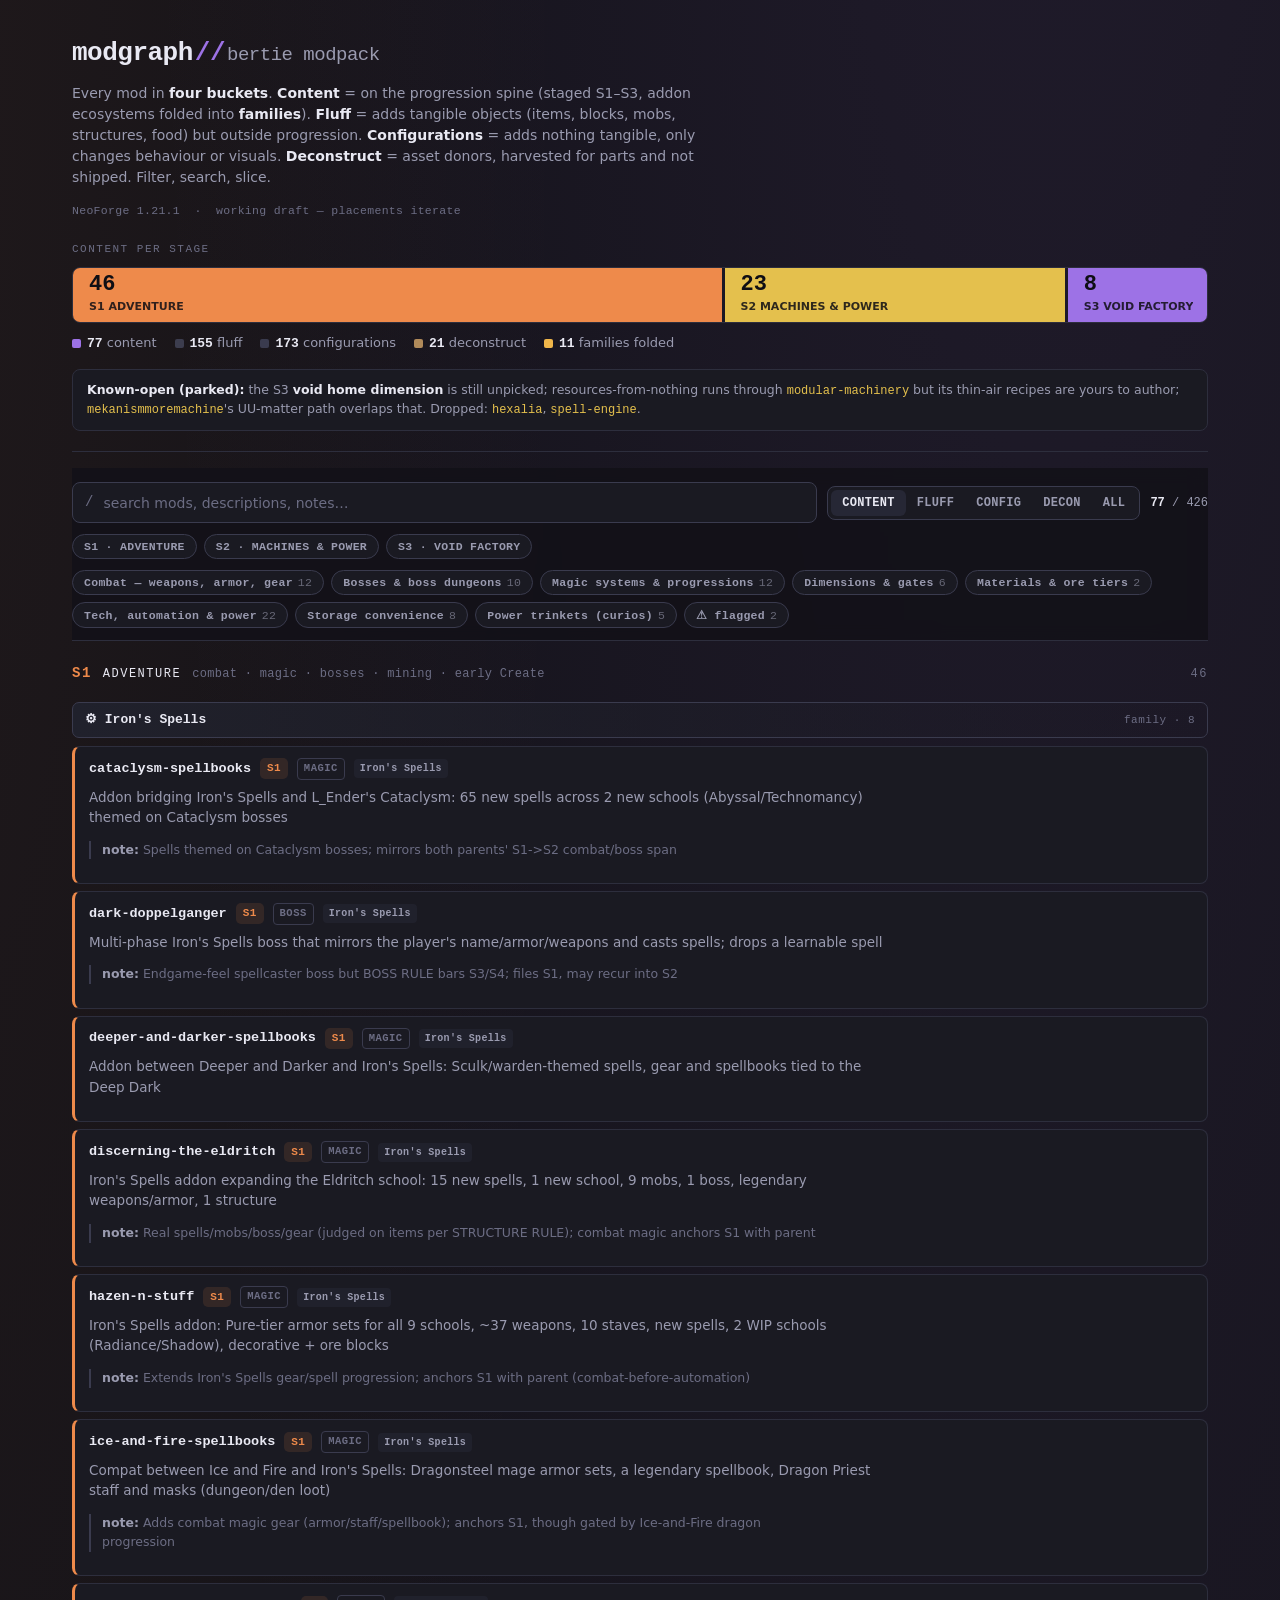
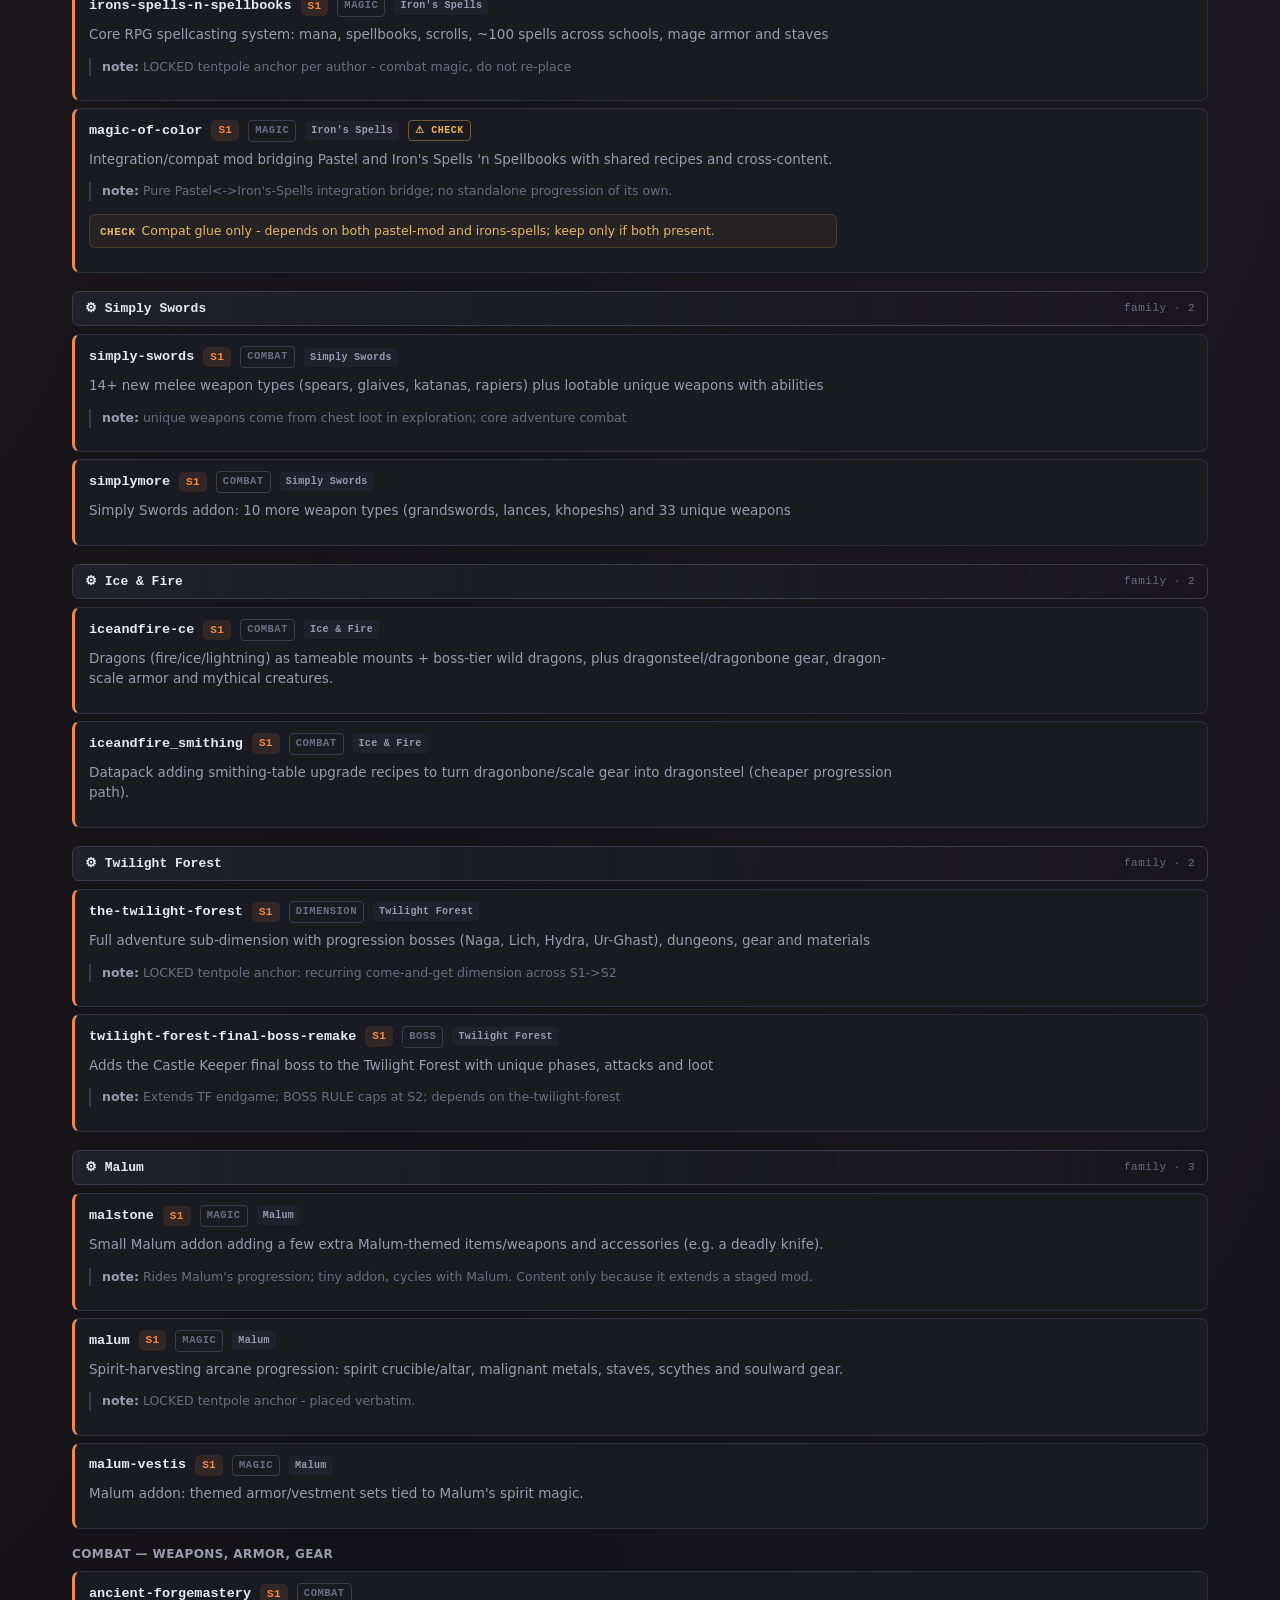
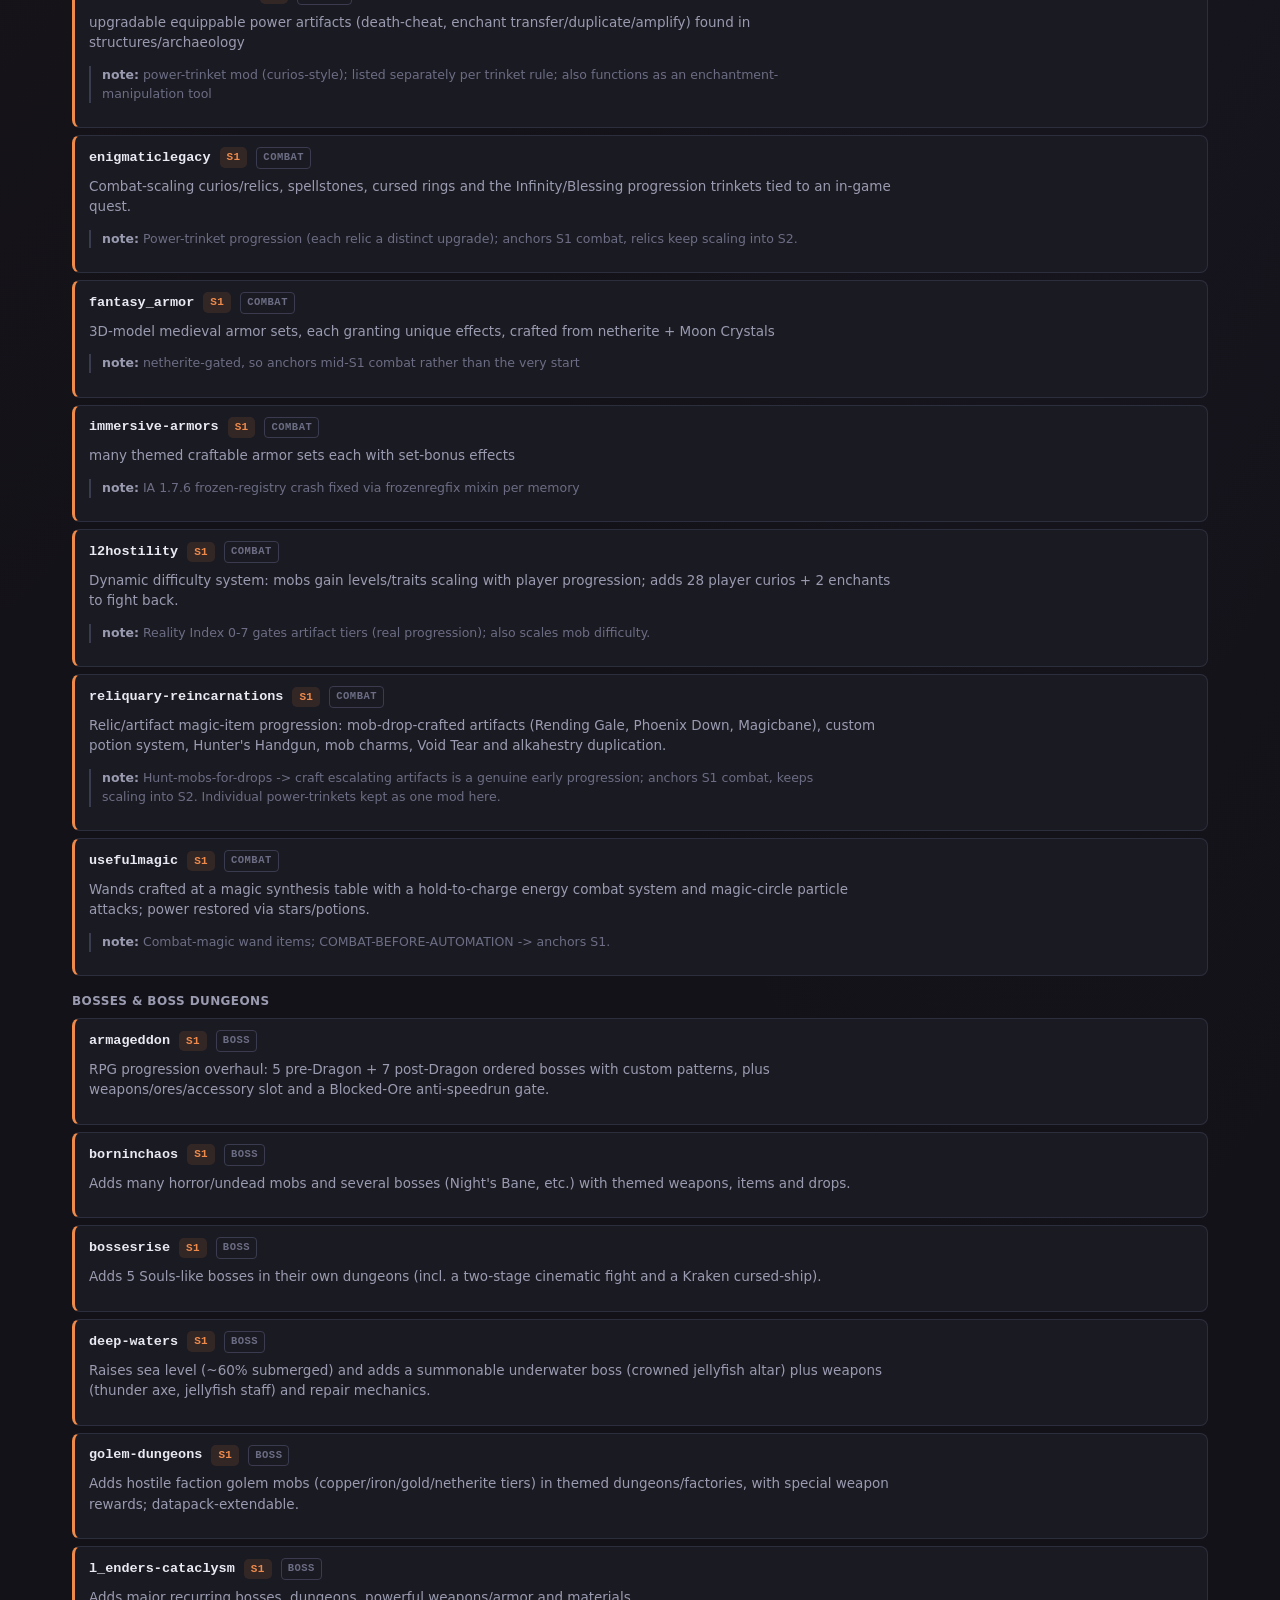
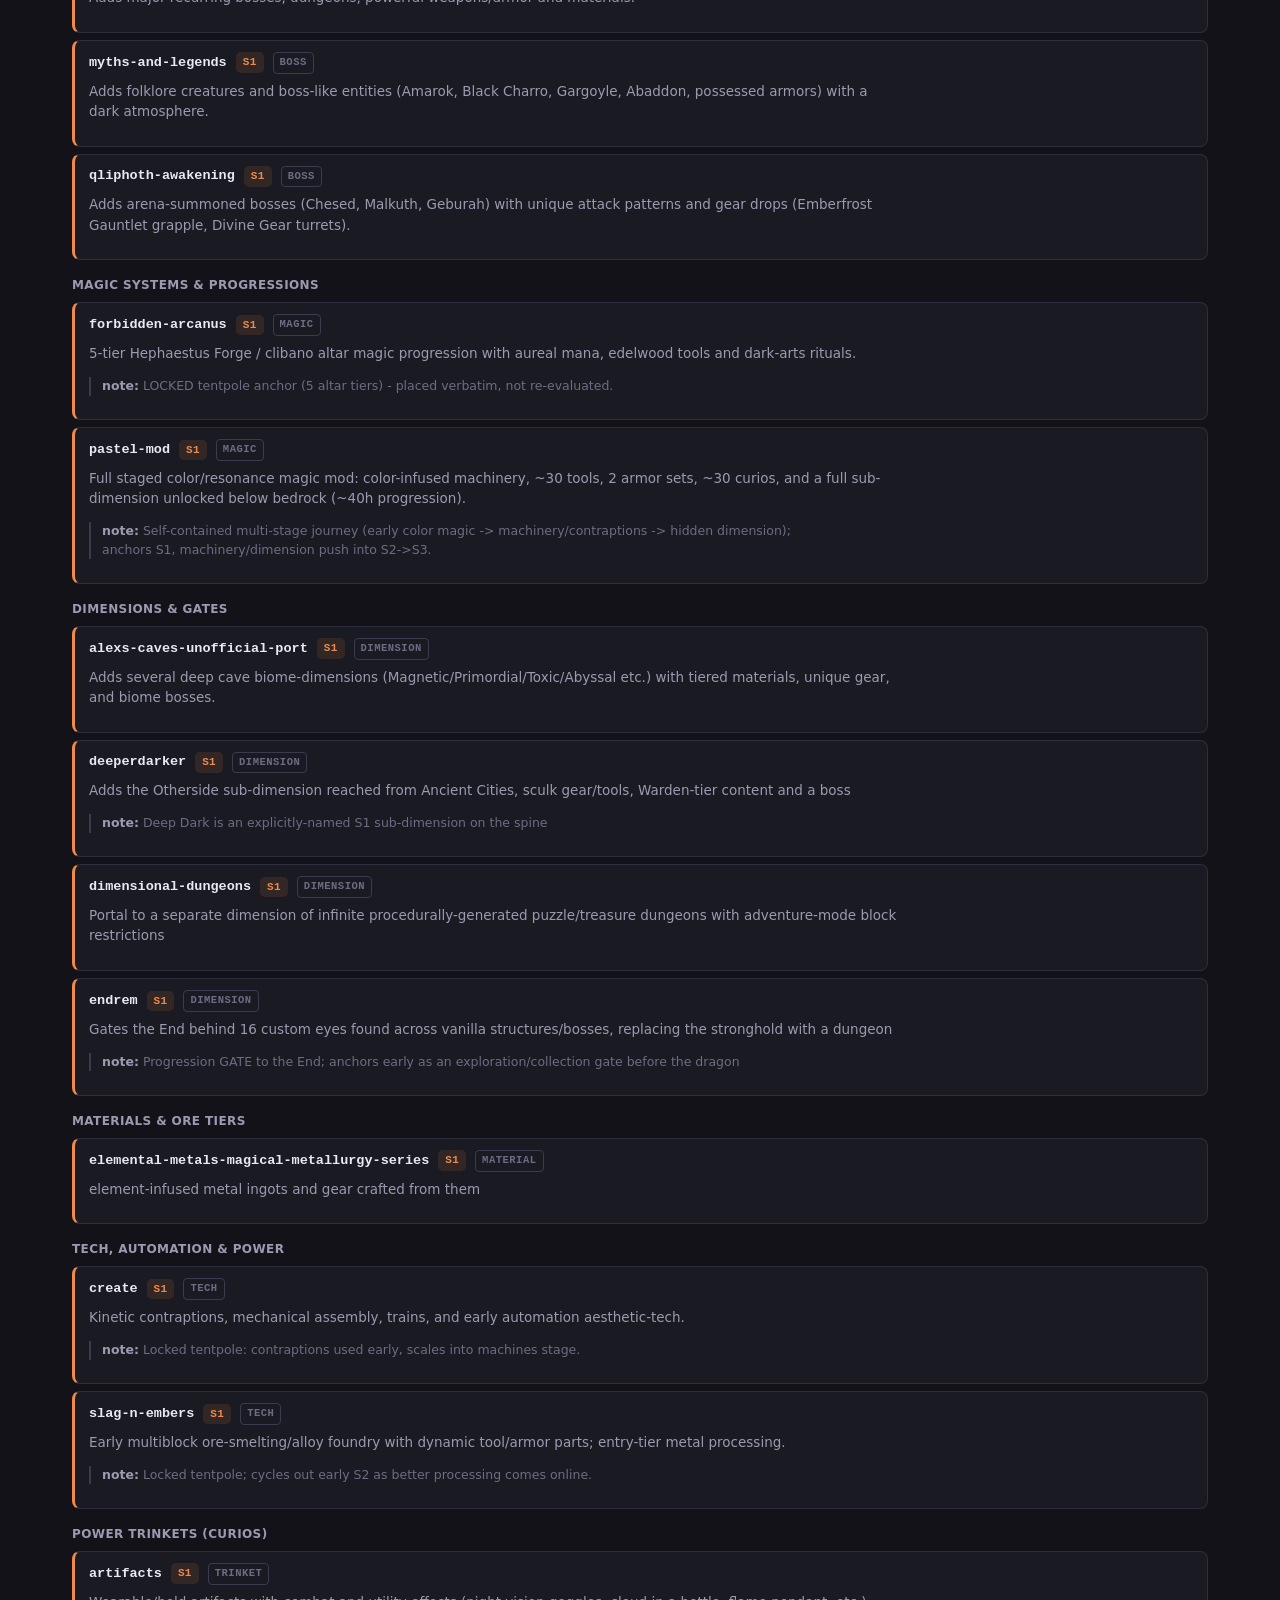
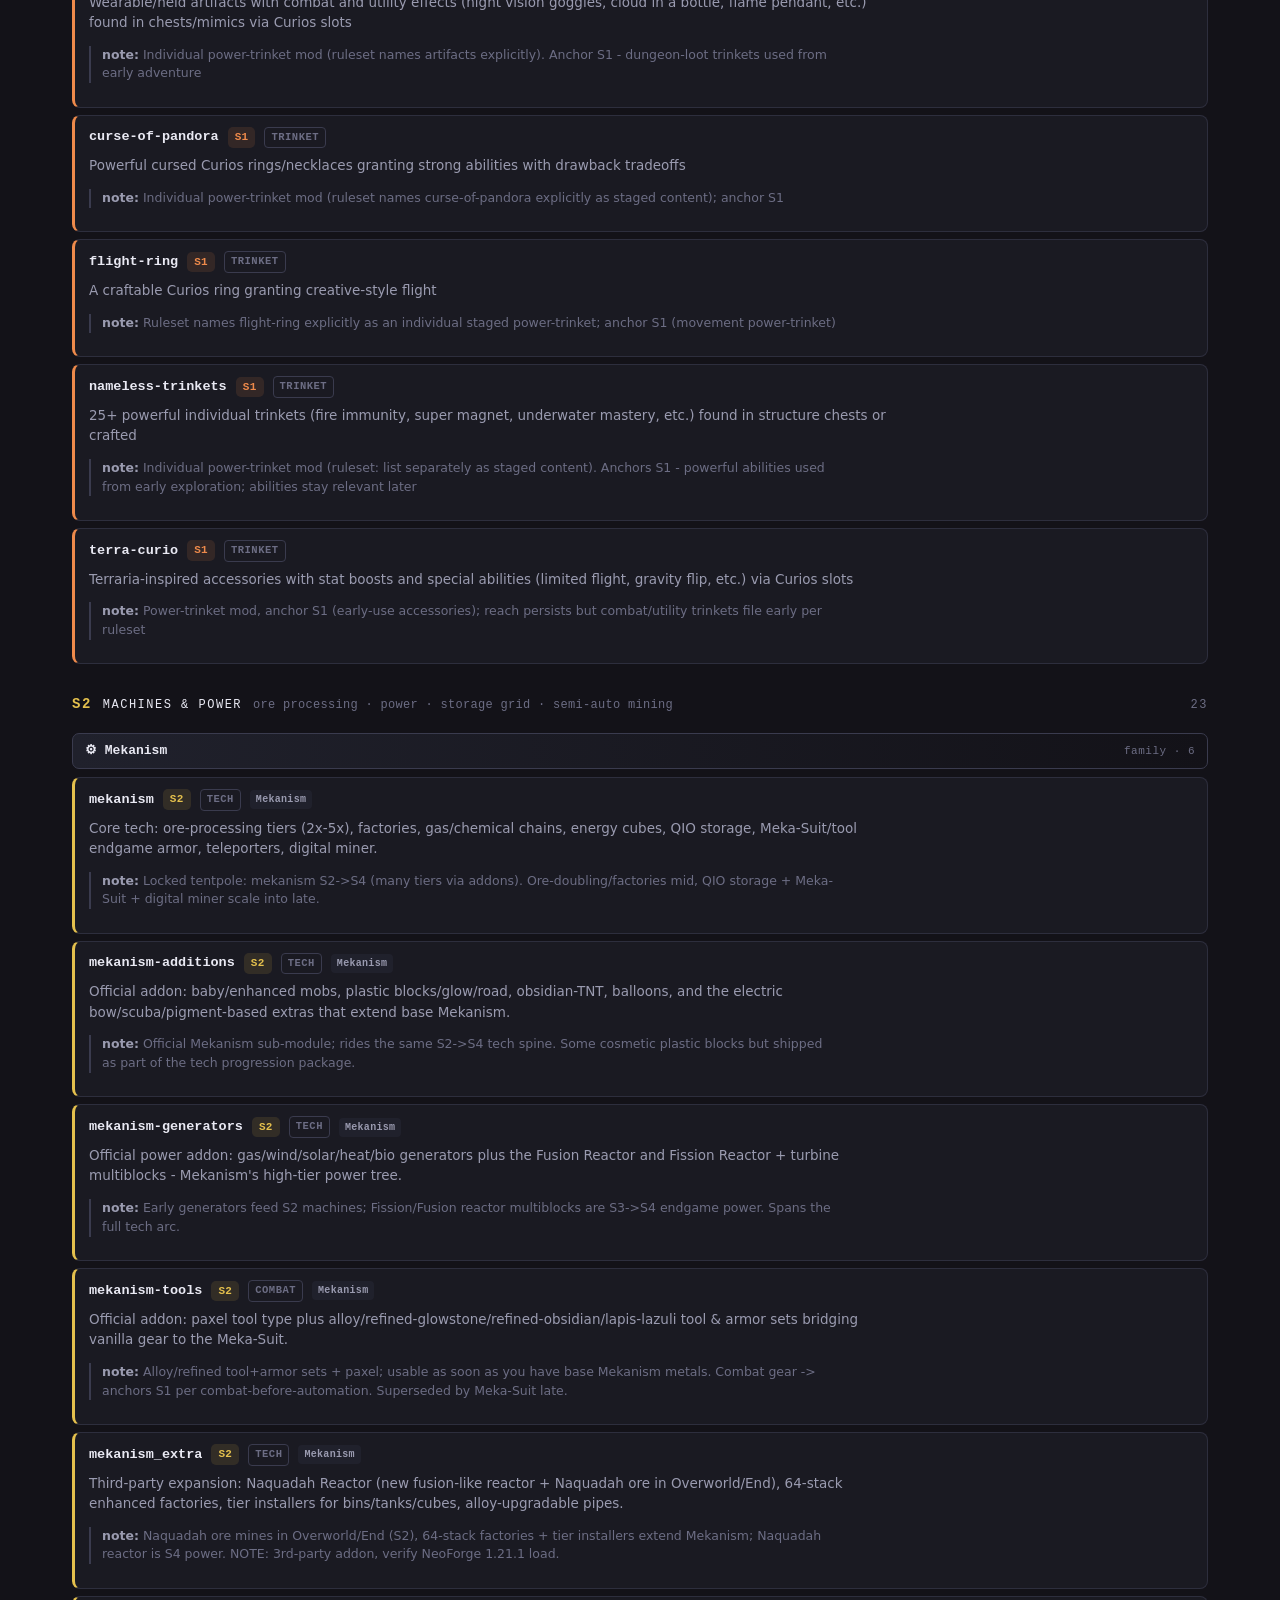
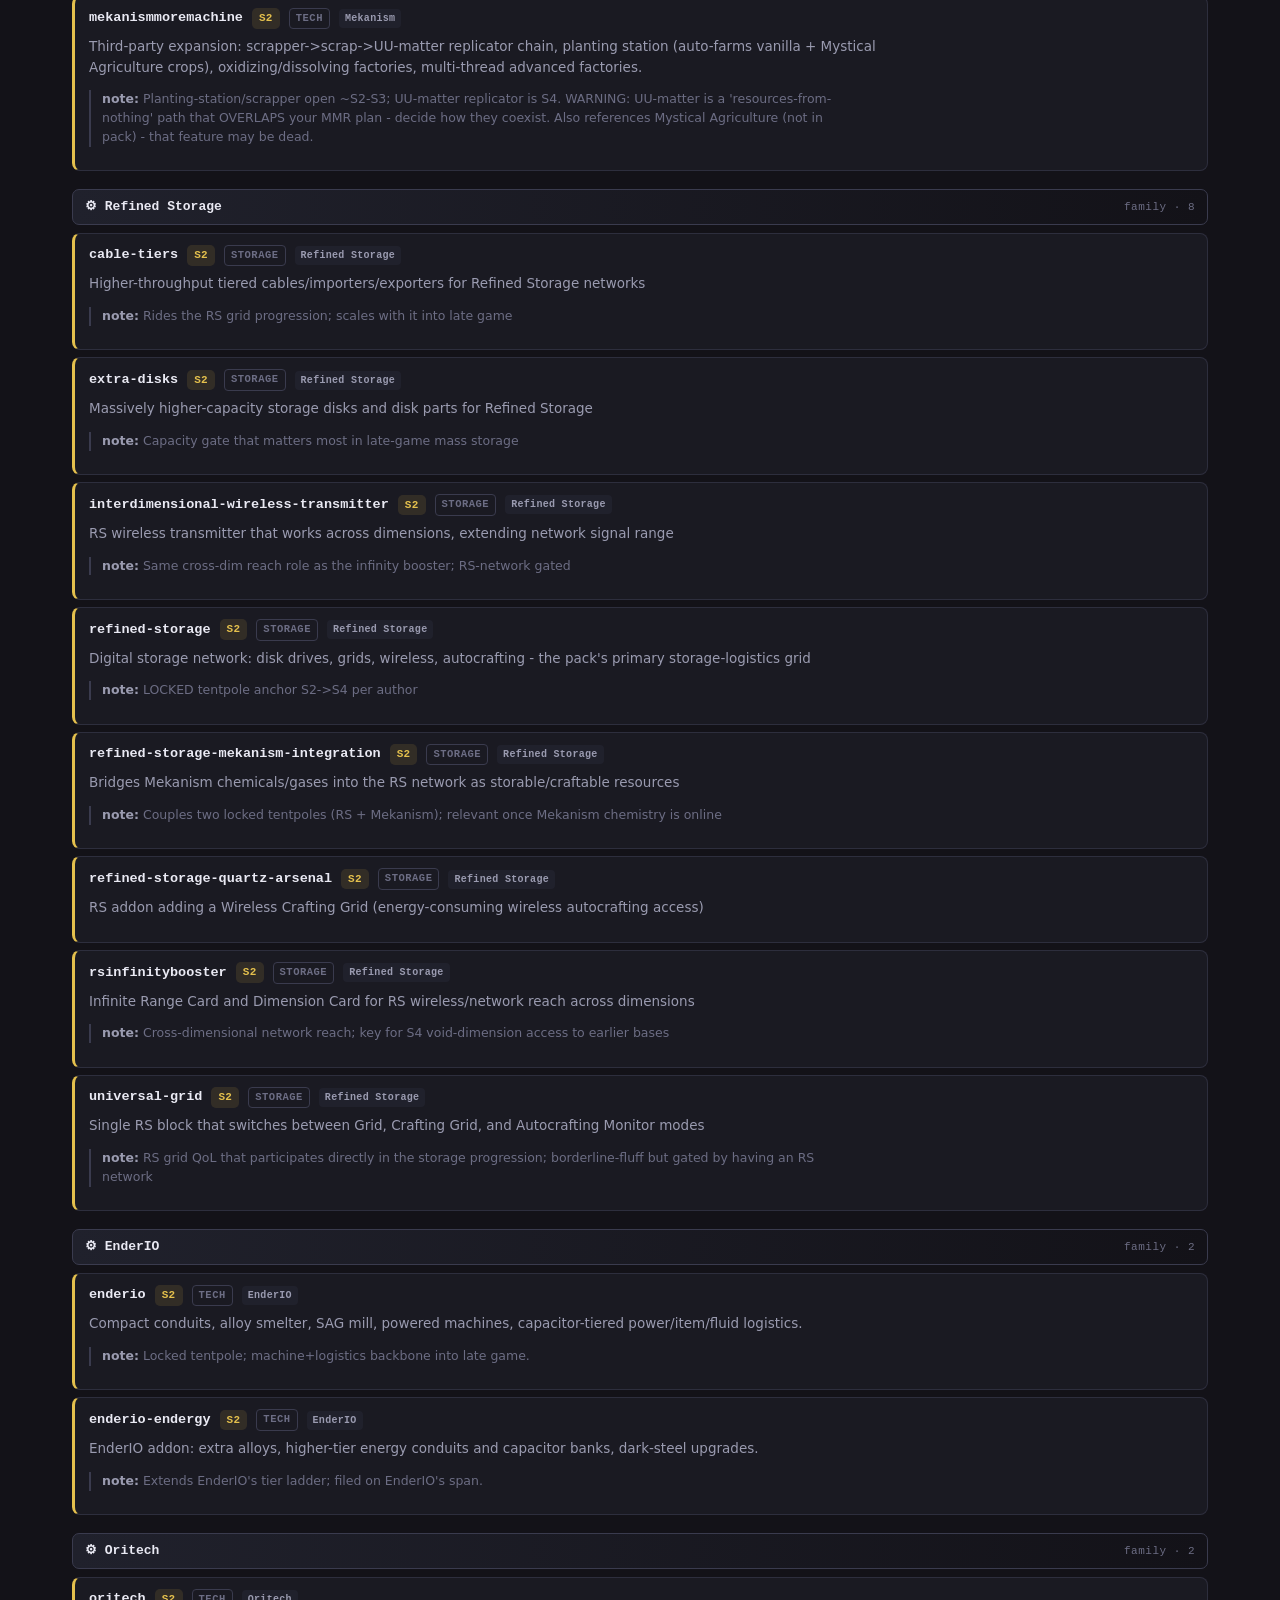
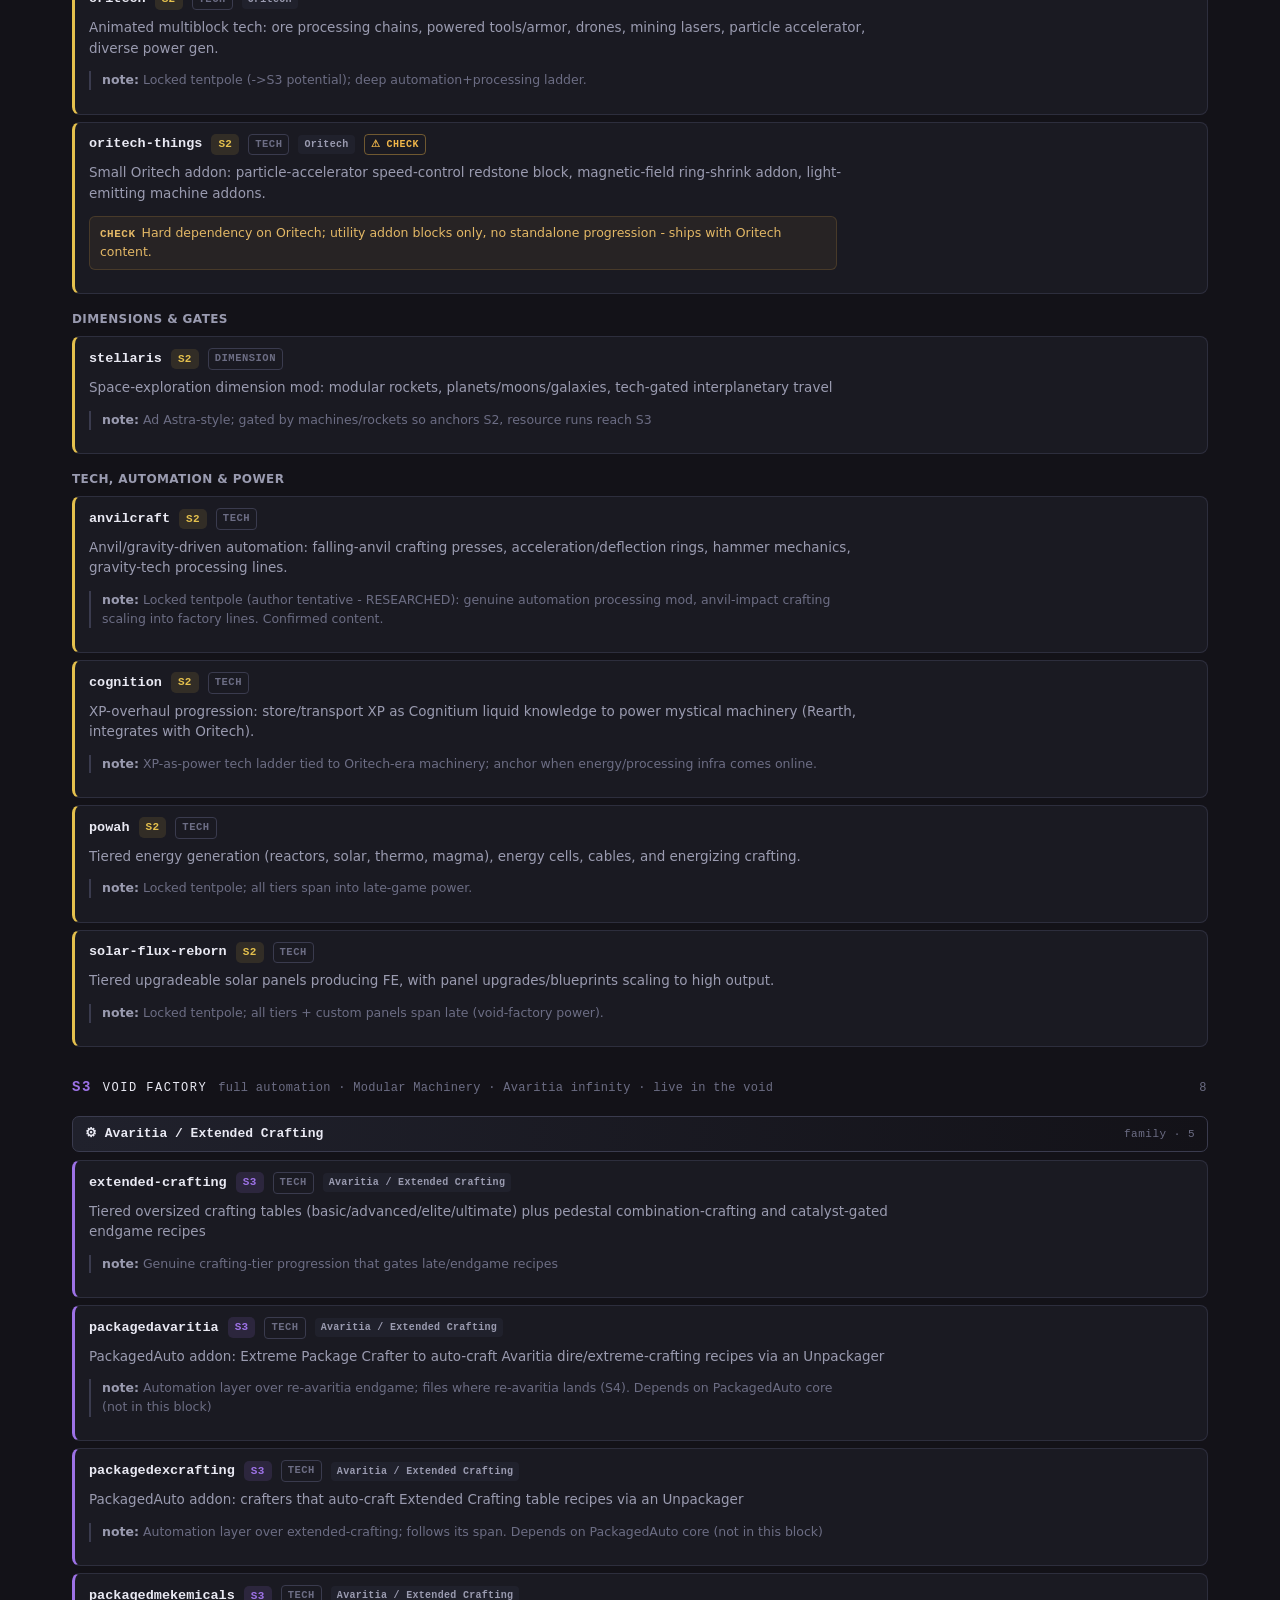
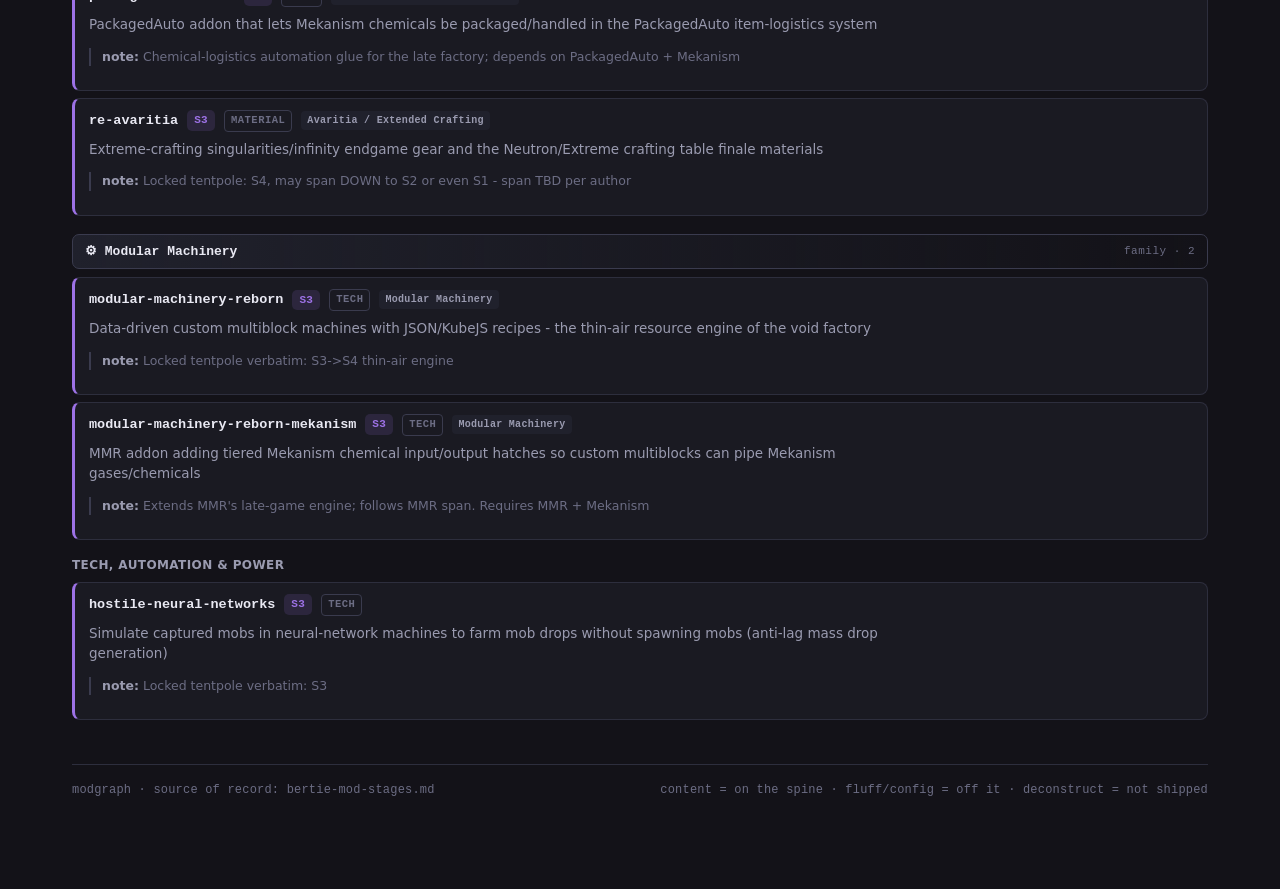
==== src/index.html @ 7e2d0bde "Refactor into a modular static site with a build step Replace the monolithic generated index.html wi" ====
<!DOCTYPE html>
<html lang="en">
<head>
  <meta charset="utf-8">
  <meta name="viewport" content="width=device-width, initial-scale=1">
  <title>modgraph — bertie modpack mod map</title>
  <meta name="description" content="Every mod in the bertie modpack, sorted into content / fluff / configurations / deconstruct and staged S1–S3.">
  <meta name="color-scheme" content="dark">
  <link rel="icon" href="data:image/svg+xml,%3Csvg%20xmlns='http://www.w3.org/2000/svg'%20viewBox='0%200%2032%2032'%3E%3Crect%20width='32'%20height='32'%20rx='7'%20fill='%23131218'/%3E%3Ctext%20x='16'%20y='23'%20font-family='monospace'%20font-size='19'%20font-weight='700'%20fill='%239d72e6'%20text-anchor='middle'%3Em%3C/text%3E%3C/svg%3E">
  <link rel="stylesheet" href="./styles.css">
</head>
<body>
  <div class="atlas">
    <div class="wrap">

      <header class="head">
        <div class="brand">
          <span class="mark">modgraph<span class="slash">//</span><span class="sub">bertie&nbsp;modpack</span></span>
        </div>
        <p class="tag">
          Every mod in <b>four buckets</b>.
          <b>Content</b> = on the progression spine (staged S1–S3, addon ecosystems folded into <b>families</b>).
          <b>Fluff</b> = adds tangible objects (items, blocks, mobs, structures, food) but outside progression.
          <b>Configurations</b> = adds nothing tangible, only changes behaviour or visuals.
          <b>Deconstruct</b> = asset donors, harvested for parts and not shipped.
          Filter, search, slice.
        </p>
        <p class="stamp">NeoForge 1.21.1 &nbsp;·&nbsp; working draft — placements iterate</p>

        <section class="ov">
          <h2 class="ovlabel">Content per stage</h2>
          <div class="dist" id="dist"></div>
          <div class="ovmeta" id="ovmeta"></div>
        </section>

        <p class="known">
          <b>Known-open (parked):</b> the S3 <b>void home dimension</b> is still unpicked;
          resources-from-nothing runs through <code>modular-machinery</code> but its thin-air recipes are yours to author;
          <code>mekanismmoremachine</code>'s UU-matter path overlaps that. Dropped: <code>hexalia</code>, <code>spell-engine</code>.
        </p>
      </header>

      <div class="ctrl" role="search" aria-label="Filter mods">
        <div class="ctrl-row">
          <label class="search">
            <span class="mag" aria-hidden="true">/</span>
            <input id="search" type="search" placeholder="search mods, descriptions, notes…" aria-label="Search mods">
          </label>
          <div class="seg-toggle" id="bucket-toggle" role="tablist" aria-label="Bucket">
            <button type="button" class="on" data-bucket="content">CONTENT</button>
            <button type="button" data-bucket="fluff">FLUFF</button>
            <button type="button" data-bucket="configurations">CONFIG</button>
            <button type="button" data-bucket="deconstruct">DECON</button>
            <button type="button" data-bucket="all">ALL</button>
          </div>
          <span class="count" id="count"></span>
        </div>
        <div class="chips" id="stage-chips"></div>
        <div class="chips" id="axis-chips"></div>
      </div>

      <main class="groups" id="list"></main>

      <footer class="foot">
        <span>modgraph · source of record: bertie-mod-stages.md</span>
        <span>content = on the spine · fluff/config = off it · deconstruct = not shipped</span>
      </footer>

    </div>
  </div>
  <script type="module" src="./app.js"></script>
</body>
</html>
---- src/styles.css ----
/* ==========================================================================
   modgraph — bertie modpack mod map
   Design tokens, then components top-to-bottom (header → controls → list).
   ========================================================================== */

:root {
  /* Neutrals — cool near-black ground with a slight violet bias toward the S3 accent */
  --ground: #131218;
  --panel: #1a1a22;
  --panel-2: #20212c;
  --raise: #262735;
  --border: #2d2e3d;
  --border-strong: #3a3b4e;
  --ink: #e9e9f3;
  --muted: #9a9bb0;
  --faint: #6c6d84;

  /* Bucket / stage semantic colours (a warm→cool progression) */
  --s1: #ee8a4b;   /* Stage 1 — Adventure  */
  --s2: #e4c04d;   /* Stage 2 — Machines   */
  --s3: #9d72e6;   /* Stage 3 — Void       */
  --dc: #b08a5a;   /* Deconstruct — donor  */
  --warn: #f0b64a; /* Flags                */

  --mono: ui-monospace, "Cascadia Code", "Cascadia Mono", "JetBrains Mono",
          "SF Mono", Consolas, "Liberation Mono", monospace;
  --sans: system-ui, "Segoe UI", Roboto, -apple-system, "Helvetica Neue", sans-serif;
}

* { box-sizing: border-box; }

body { margin: 0; background: var(--ground); }

.atlas {
  min-height: 100vh;
  background: var(--ground);
  background-image:
    radial-gradient(120% 80% at 82% -10%, rgba(157, 114, 230, 0.10), transparent 60%),
    radial-gradient(90% 60% at -5% 0%, rgba(238, 138, 75, 0.055), transparent 55%);
  color: var(--ink);
  font-family: var(--sans);
  font-size: 15px;
  line-height: 1.5;
}

.wrap { max-width: 1180px; margin: 0 auto; padding: 0 22px 90px; }

:focus-visible { outline: 2px solid var(--s2); outline-offset: 2px; border-radius: 6px; }

/* --- Header ---------------------------------------------------------------- */

.head { padding: 34px 0 18px; border-bottom: 1px solid var(--border); }

.brand { display: flex; align-items: baseline; gap: 12px; flex-wrap: wrap; }

.mark {
  font-family: var(--mono);
  font-weight: 700;
  font-size: 26px;
  letter-spacing: -0.5px;
}
.mark .slash { color: var(--s3); margin: 0 2px; }
.mark .sub { color: var(--muted); font-weight: 500; font-size: 19px; }

.tag { max-width: 70ch; margin-top: 10px; color: var(--muted); font-size: 14px; }
.tag b { color: var(--ink); font-weight: 600; }

.stamp {
  margin-top: 8px;
  color: var(--faint);
  font-family: var(--mono);
  font-size: 11.5px;
  letter-spacing: 0.3px;
}

/* --- Overview: per-stage distribution bar + legend ------------------------- */

.ov { margin: 22px 0 6px; }

.ovlabel {
  margin: 0 0 9px;
  color: var(--faint);
  font-family: var(--mono);
  font-size: 11px;
  font-weight: 400;
  letter-spacing: 1.5px;
  text-transform: uppercase;
}

.dist {
  display: flex;
  gap: 3px;
  height: 56px;
  border: 1px solid var(--border);
  border-radius: 8px;
  overflow: hidden;
}

.seg {
  display: flex;
  flex-direction: column;
  justify-content: center;
  min-width: 60px;
  padding: 0 16px;
  border: none;
  appearance: none;
  color: #0f0e14;
  font: inherit;
  text-align: left;
  cursor: pointer;
  transition: filter 0.15s ease;
}
.seg:hover { filter: brightness(1.12); }
.seg .n { font-family: var(--mono); font-weight: 700; font-size: 22px; line-height: 1; }
.seg .l {
  margin-top: 3px;
  font-size: 11px;
  font-weight: 600;
  opacity: 0.85;
  white-space: nowrap;
  overflow: hidden;
  text-overflow: ellipsis;
}
.seg.s1 { background: var(--s1); }
.seg.s2 { background: var(--s2); }
.seg.s3 { background: var(--s3); }

.ovmeta {
  display: flex;
  gap: 18px;
  flex-wrap: wrap;
  margin-top: 10px;
  color: var(--muted);
  font-size: 13px;
}
.ovmeta b { color: var(--ink); font-family: var(--mono); }
.ovmeta .dot {
  display: inline-block;
  width: 9px;
  height: 9px;
  margin-right: 6px;
  border-radius: 2px;
  vertical-align: middle;
}

.known {
  margin: 16px 0 2px;
  padding: 11px 14px;
  border: 1px solid var(--border);
  border-radius: 8px;
  background: var(--panel);
  color: var(--muted);
  font-size: 12.5px;
}
.known b { color: var(--ink); }
.known code { color: var(--s2); font-family: var(--mono); font-size: 12px; }

/* --- Controls (sticky filter bar) ----------------------------------------- */

.ctrl {
  position: sticky;
  top: 0;
  z-index: 20;
  margin-top: 16px;
  padding: 14px 0 12px;
  border-bottom: 1px solid var(--border);
  background: rgba(19, 18, 24, 0.92);
  backdrop-filter: blur(8px);
}

.ctrl-row { display: flex; gap: 10px; align-items: center; flex-wrap: wrap; }

.search {
  flex: 1;
  min-width: 200px;
  display: flex;
  align-items: center;
  gap: 8px;
  padding: 9px 12px;
  border: 1px solid var(--border-strong);
  border-radius: 8px;
  background: var(--panel);
}
.search .mag { color: var(--faint); font-family: var(--mono); font-size: 14px; }
.search input {
  width: 100%;
  border: none;
  outline: none;
  background: none;
  color: var(--ink);
  font-family: var(--sans);
  font-size: 14px;
}
.search input::placeholder { color: var(--faint); }

.count { white-space: nowrap; color: var(--muted); font-family: var(--mono); font-size: 12px; }
.count b { color: var(--ink); }

.seg-toggle {
  display: inline-flex;
  padding: 3px;
  border: 1px solid var(--border-strong);
  border-radius: 8px;
  background: var(--panel);
}
.seg-toggle button {
  padding: 6px 11px;
  border: none;
  border-radius: 6px;
  background: none;
  color: var(--muted);
  font-family: var(--mono);
  font-size: 12px;
  font-weight: 600;
  letter-spacing: 0.3px;
  cursor: pointer;
  transition: 0.12s;
}
.seg-toggle button:hover { color: var(--ink); }
.seg-toggle button.on { background: var(--raise); color: var(--ink); }

.chips { display: flex; gap: 7px; flex-wrap: wrap; margin-top: 11px; }
.chips:empty { display: none; }
.chips[hidden] { display: none; }

.chip {
  padding: 5px 11px;
  border: 1px solid var(--border-strong);
  border-radius: 20px;
  background: var(--panel);
  color: var(--muted);
  font-family: var(--mono);
  font-size: 11.5px;
  font-weight: 600;
  letter-spacing: 0.3px;
  appearance: none;
  cursor: pointer;
  user-select: none;
  transition: 0.12s;
}
.chip:hover { color: var(--ink); border-color: var(--faint); }
.chip.on { color: var(--ink); }
.chip .cn { margin-left: 5px; font-weight: 500; opacity: 0.6; }

/* Stage chips take their stage colour when active */
.chip.stage.on { color: #0f0e14; }
.chip.stage.s1.on { background: var(--s1); border-color: var(--s1); }
.chip.stage.s2.on { background: var(--s2); border-color: var(--s2); }
.chip.stage.s3.on { background: var(--s3); border-color: var(--s3); }

.chip.axis.on { background: var(--raise); border-color: var(--faint); color: var(--ink); }
.chip.flag.on { background: rgba(240, 182, 74, 0.16); border-color: var(--warn); color: var(--warn); }

/* --- Results list ---------------------------------------------------------- */

.groups { display: flex; flex-direction: column; gap: 30px; margin-top: 22px; }

.group > h3 {
  display: flex;
  align-items: center;
  gap: 11px;
  margin: 0 0 3px;
  font-family: var(--mono);
  font-size: 12px;
  font-weight: 400;
  letter-spacing: 1.5px;
  text-transform: uppercase;
}
.group > h3 .sc { font-weight: 700; font-size: 14px; }
.group > h3 .gd {
  color: var(--faint);
  font-weight: 400;
  font-size: 12px;
  letter-spacing: 0.3px;
  text-transform: none;
}
.group > h3 .gc { margin-left: auto; color: var(--faint); font-weight: 500; }

.family-head {
  display: flex;
  align-items: center;
  gap: 9px;
  margin: 18px 0 8px;
  padding: 7px 12px;
  border: 1px solid var(--border-strong);
  border-radius: 7px;
  background: linear-gradient(90deg, var(--panel-2), transparent);
  color: var(--ink);
  font-family: var(--mono);
  font-size: 13px;
  font-weight: 700;
}
.family-head .fc {
  margin-left: auto;
  color: var(--faint);
  font-size: 11px;
  font-weight: 500;
  letter-spacing: 0.5px;
}

.axis-head {
  margin: 16px 0 8px;
  color: var(--muted);
  font-size: 12px;
  font-weight: 700;
  letter-spacing: 0.4px;
  text-transform: uppercase;
}

.rows { display: flex; flex-direction: column; gap: 7px; }

.row {
  padding: 11px 14px;
  border: 1px solid var(--border);
  border-left: 3px solid var(--border-strong);
  border-radius: 8px;
  background: var(--panel);
  transition: border-color 0.12s, background 0.12s;
}
.row:hover { border-color: var(--border-strong); background: var(--panel-2); }
.row.s1 { border-left-color: var(--s1); }
.row.s2 { border-left-color: var(--s2); }
.row.s3 { border-left-color: var(--s3); }
.row.fluff { border-left-color: #3c3d4e; background: #17171e; }
.row.fluff:hover { background: #1b1b23; }
.row.deconstruct { border-left-color: var(--dc); background: #191712; }
.row.deconstruct:hover { background: #1e1a14; }

.row-top { display: flex; align-items: center; gap: 9px; flex-wrap: wrap; }

.slug { color: var(--ink); font-family: var(--mono); font-size: 13.5px; font-weight: 600; }
.row.fluff .slug { color: #c7c8d8; font-weight: 500; }
.row.deconstruct .slug { color: #c9bda8; }

.span {
  padding: 2px 7px;
  border-radius: 5px;
  font-family: var(--mono);
  font-size: 11px;
  font-weight: 700;
  letter-spacing: 0.3px;
}
.span.s1 { color: var(--s1); background: rgba(238, 138, 75, 0.12); }
.span.s2 { color: var(--s2); background: rgba(228, 192, 77, 0.12); }
.span.s3 { color: var(--s3); background: rgba(157, 114, 230, 0.14); }

.tag-axis {
  padding: 2px 6px;
  border: 1px solid var(--border-strong);
  border-radius: 4px;
  color: var(--faint);
  font-family: var(--mono);
  font-size: 10.5px;
  font-weight: 600;
  letter-spacing: 0.5px;
  text-transform: uppercase;
}
.tag-family {
  padding: 2px 6px;
  border-radius: 4px;
  background: var(--panel-2);
  color: var(--muted);
  font-family: var(--mono);
  font-size: 10px;
  font-weight: 600;
  letter-spacing: 0.3px;
}
.tag-flag {
  padding: 2px 6px;
  border: 1px solid rgba(240, 182, 74, 0.4);
  border-radius: 4px;
  color: var(--warn);
  font-family: var(--mono);
  font-size: 10px;
  font-weight: 700;
  letter-spacing: 0.5px;
}
.conf { margin-left: auto; color: var(--faint); font-family: var(--mono); font-size: 10px; }

.adds { max-width: 94ch; margin-top: 7px; color: var(--muted); font-size: 13.5px; }
.row.fluff .adds { font-size: 13px; }

.note {
  max-width: 94ch;
  margin-top: 6px;
  padding-left: 11px;
  border-left: 2px solid var(--border-strong);
  color: var(--faint);
  font-size: 12.5px;
}
.note b { color: var(--muted); }

.flag-line {
  max-width: 94ch;
  margin-top: 7px;
  padding: 7px 10px;
  border: 1px solid rgba(240, 182, 74, 0.16);
  border-radius: 6px;
  background: rgba(240, 182, 74, 0.06);
  color: #e3b866;
  font-size: 12.5px;
}
.flag-line .w { margin-right: 6px; font-family: var(--mono); font-size: 11px; font-weight: 700; letter-spacing: 0.5px; }

.empty { padding: 60px 0; color: var(--faint); font-family: var(--mono); font-size: 13px; text-align: center; }

/* --- Footer ---------------------------------------------------------------- */

.foot {
  display: flex;
  justify-content: space-between;
  flex-wrap: wrap;
  gap: 10px;
  margin-top: 44px;
  padding-top: 16px;
  border-top: 1px solid var(--border);
  color: var(--faint);
  font-family: var(--mono);
  font-size: 12px;
  letter-spacing: 0.2px;
}
.foot a { color: var(--s3); text-decoration: none; }
.foot a:hover { text-decoration: underline; }

/* --- Responsive ------------------------------------------------------------ */

@media (max-width: 640px) {
  .wrap { padding: 0 15px 70px; }
  .mark { font-size: 22px; }
  .seg { flex: 1; min-width: 0; }
  .seg .l { display: none; }
  .adds, .note, .flag-line { max-width: 100%; }
}

@media (prefers-reduced-motion: reduce) {
  * { transition: none !important; }
}
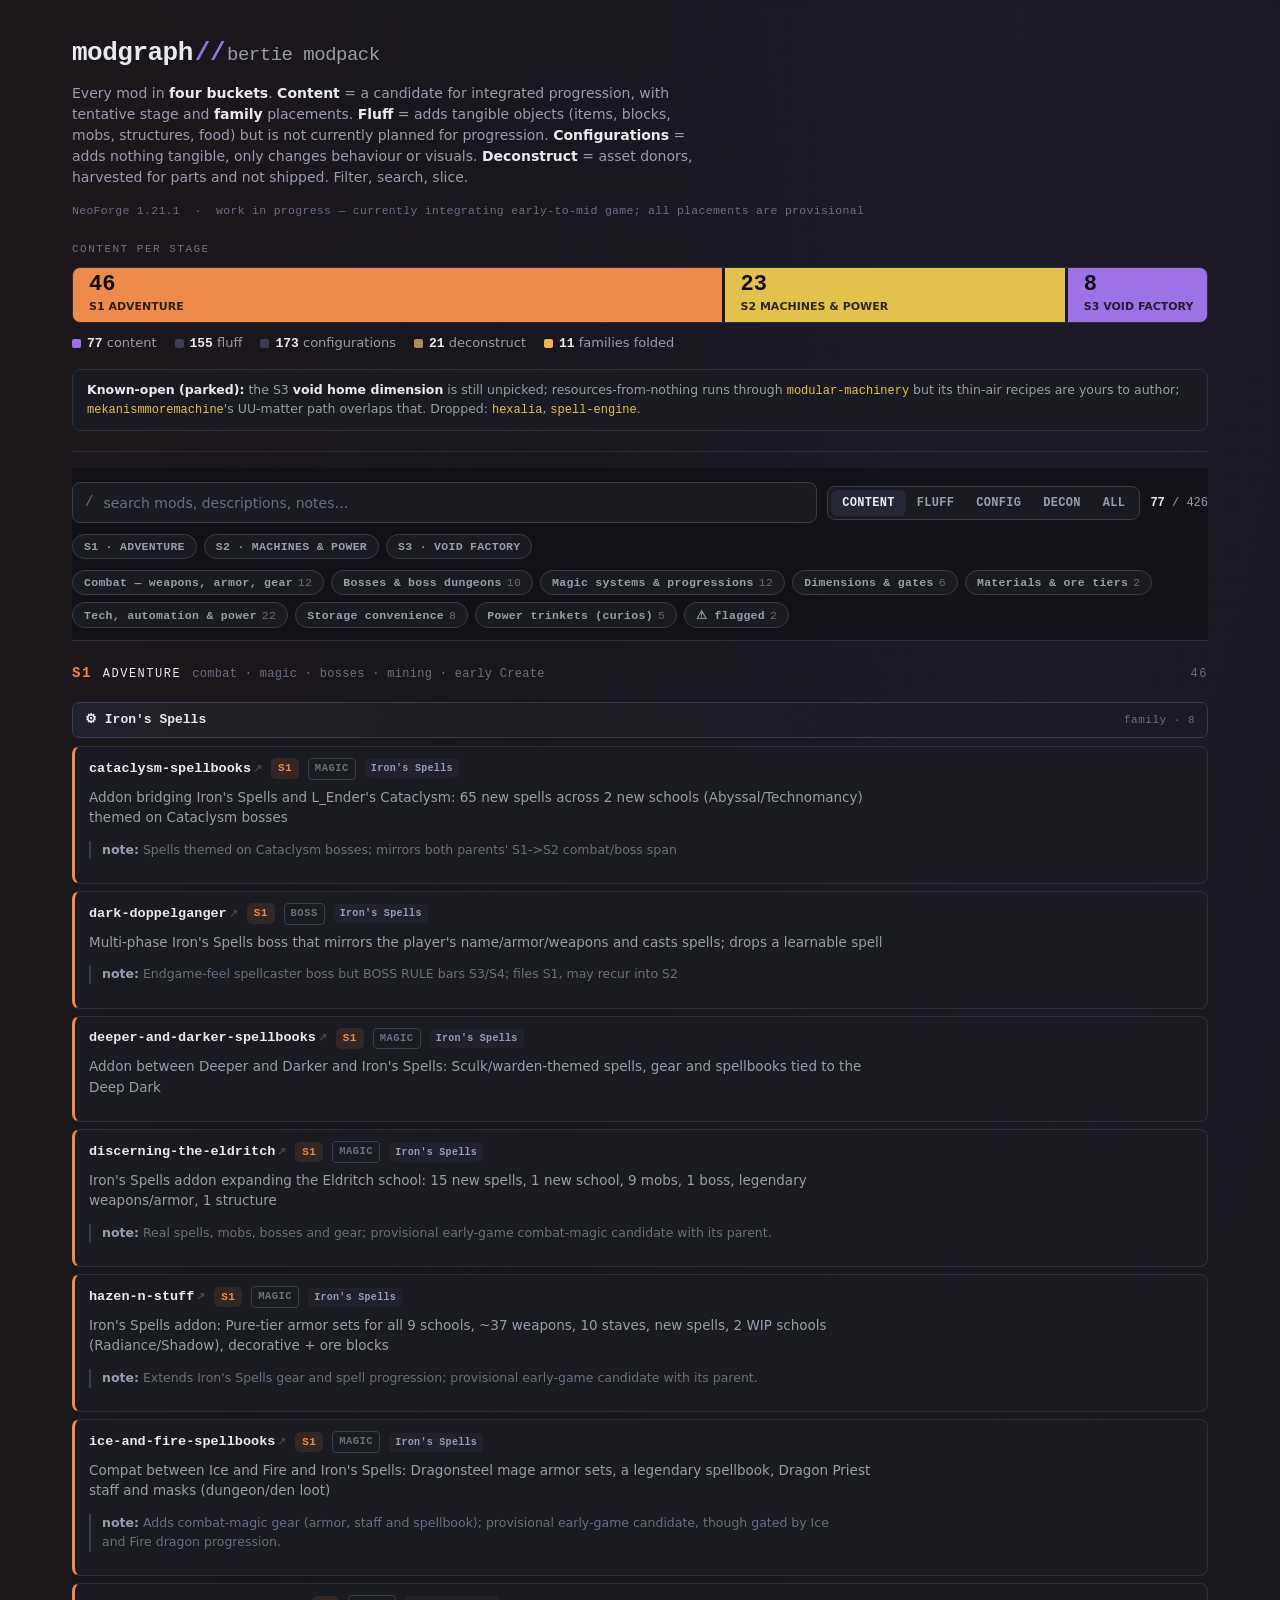
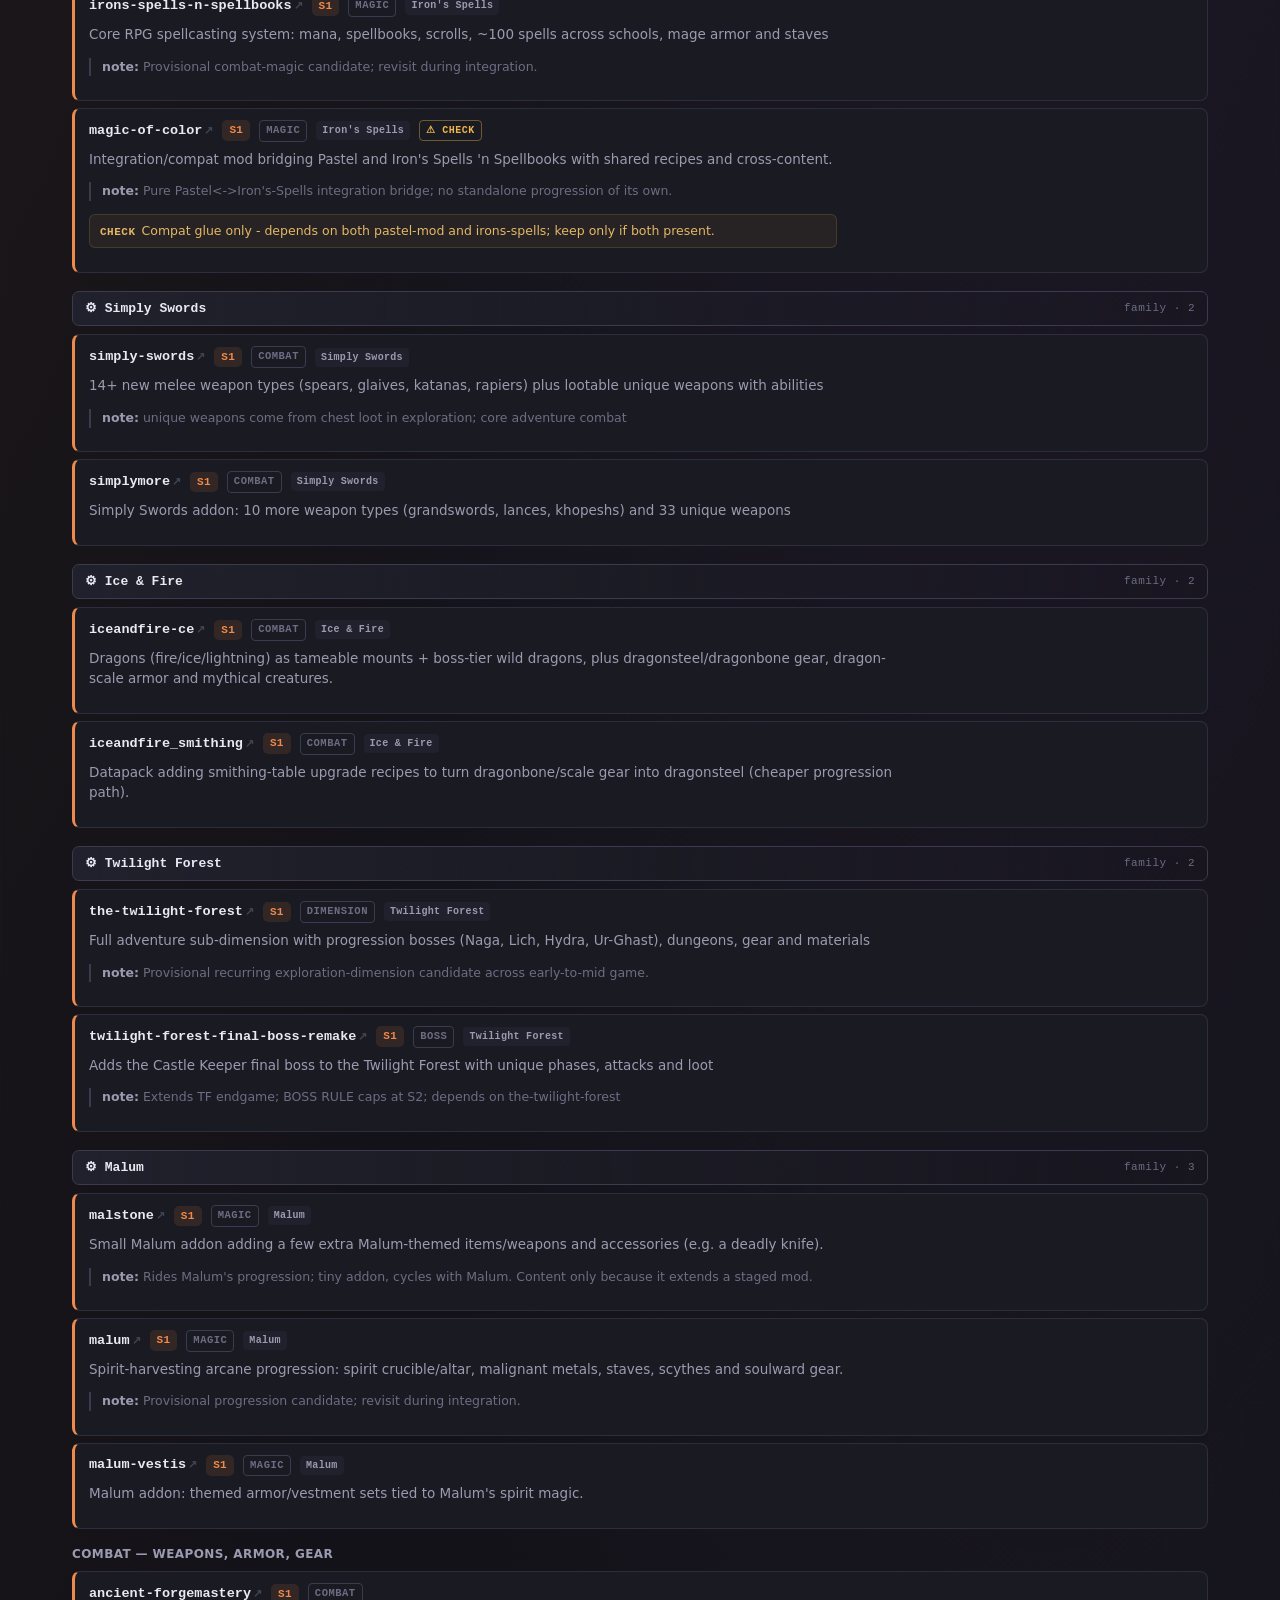
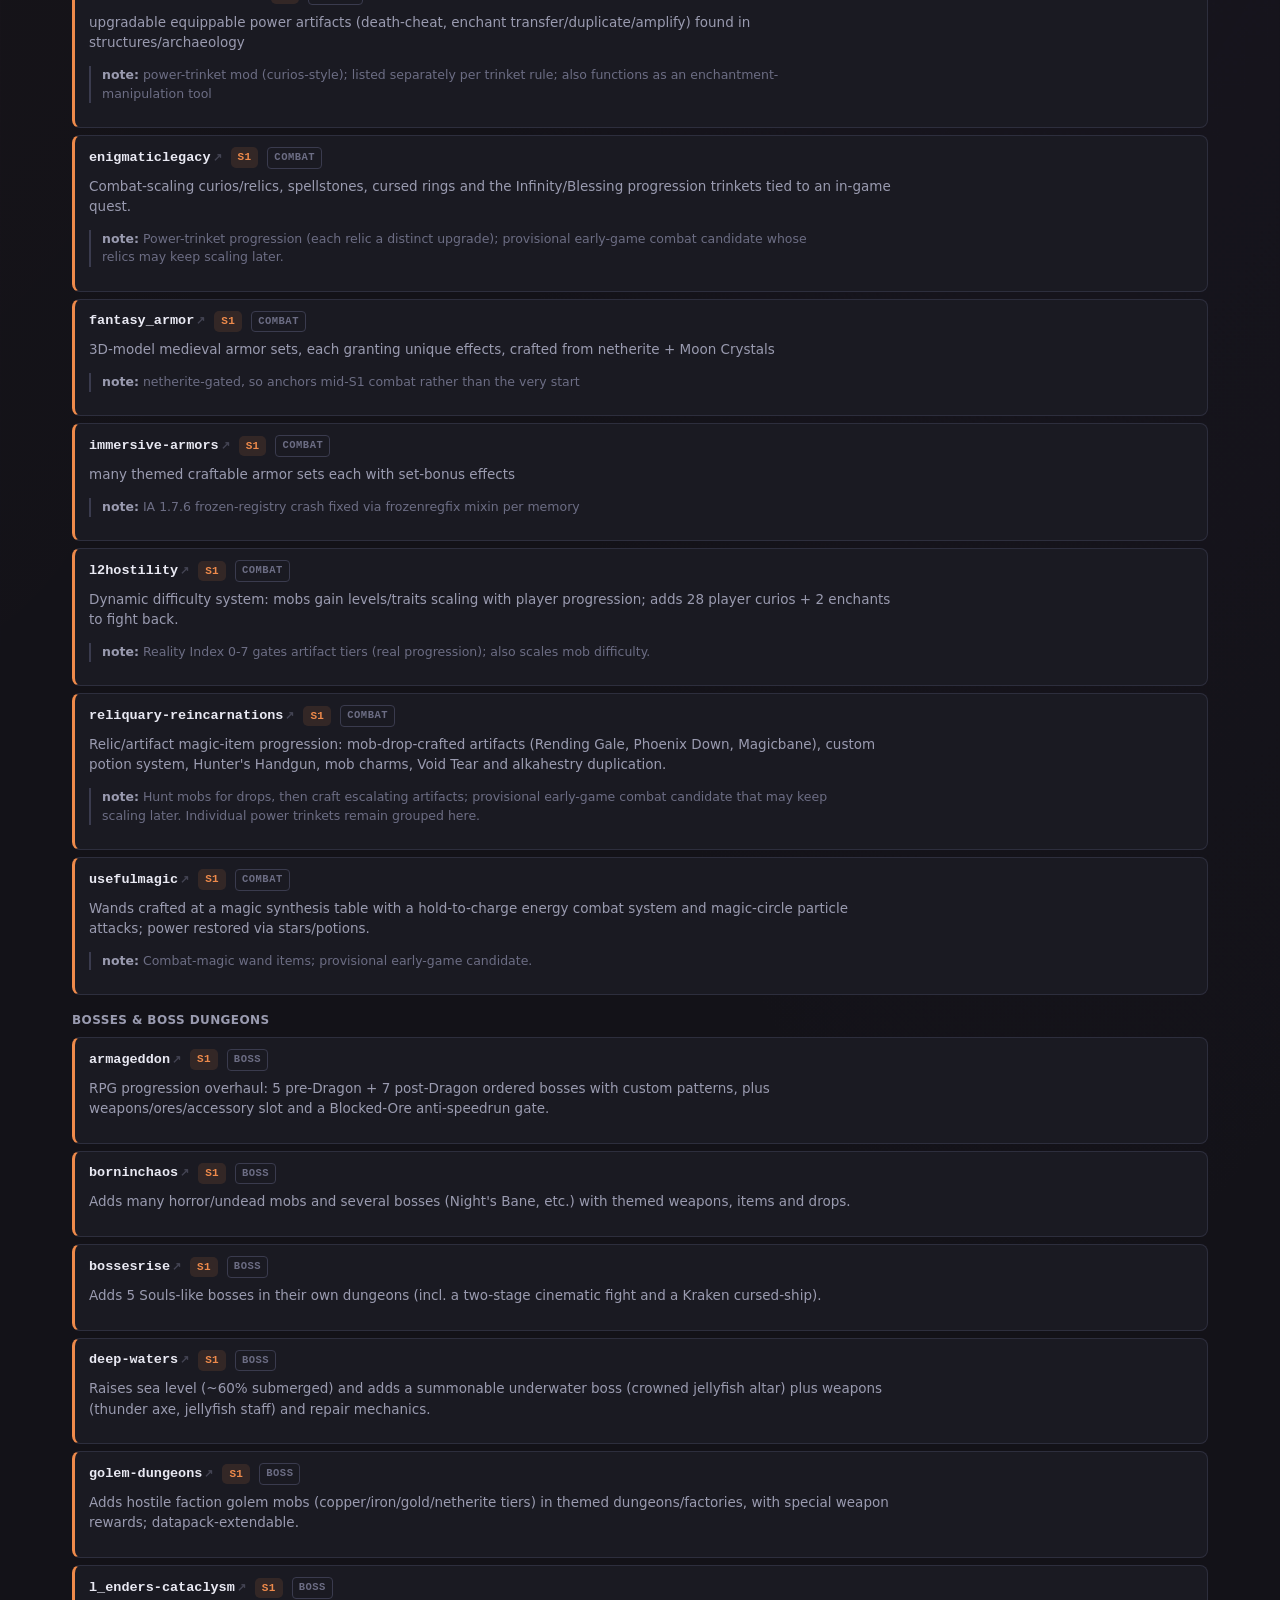
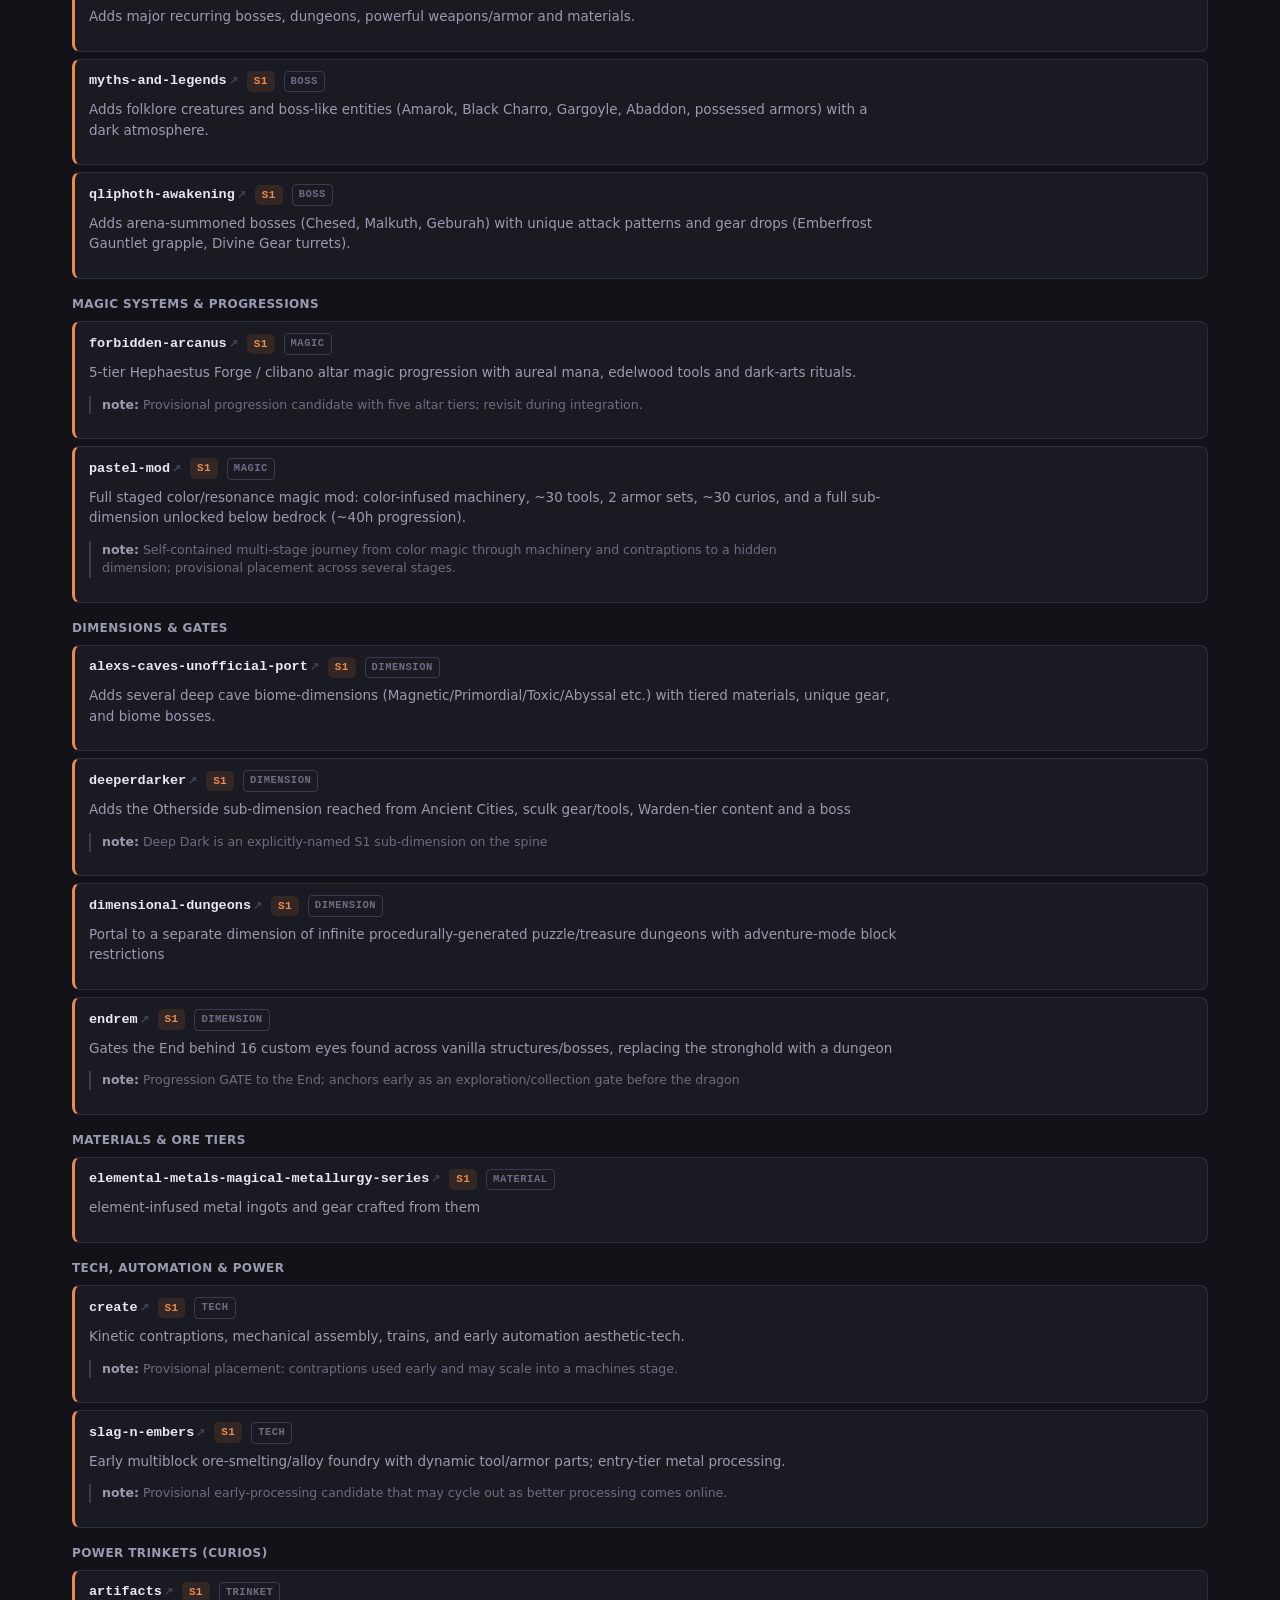
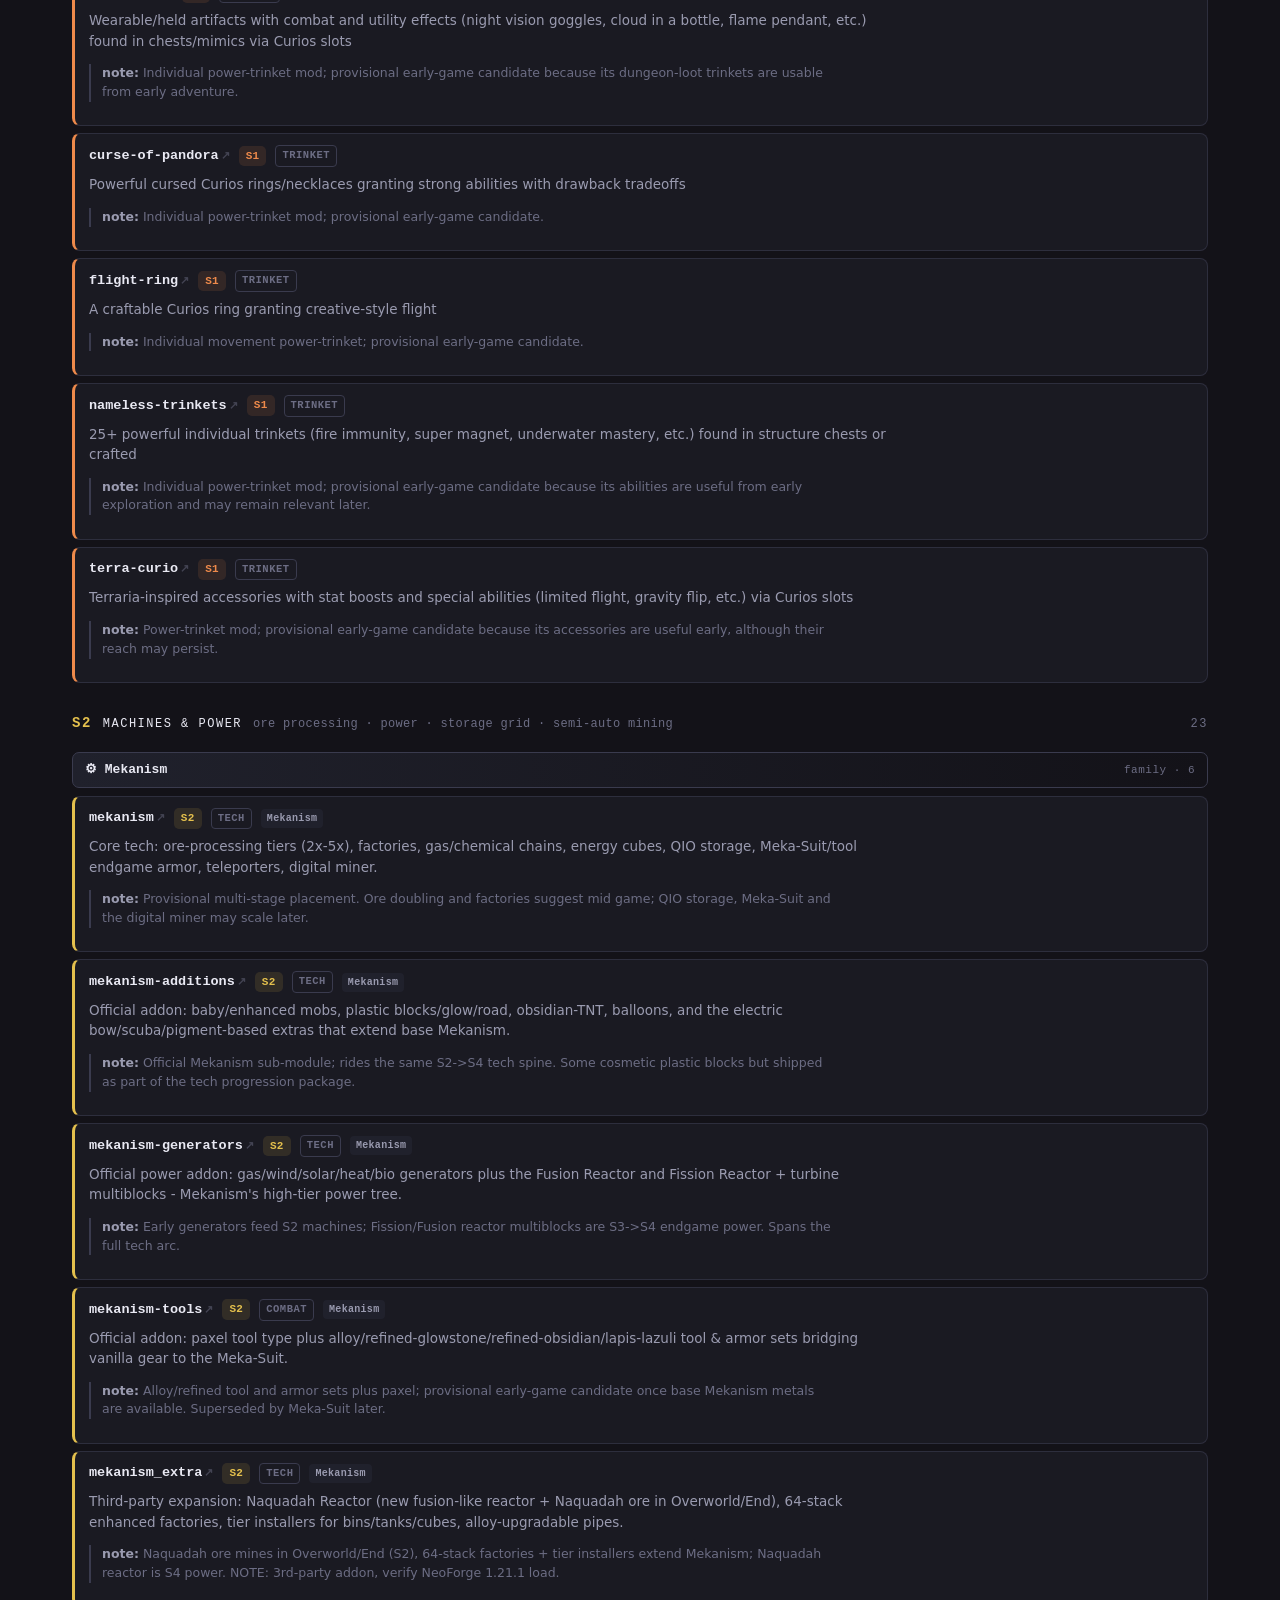
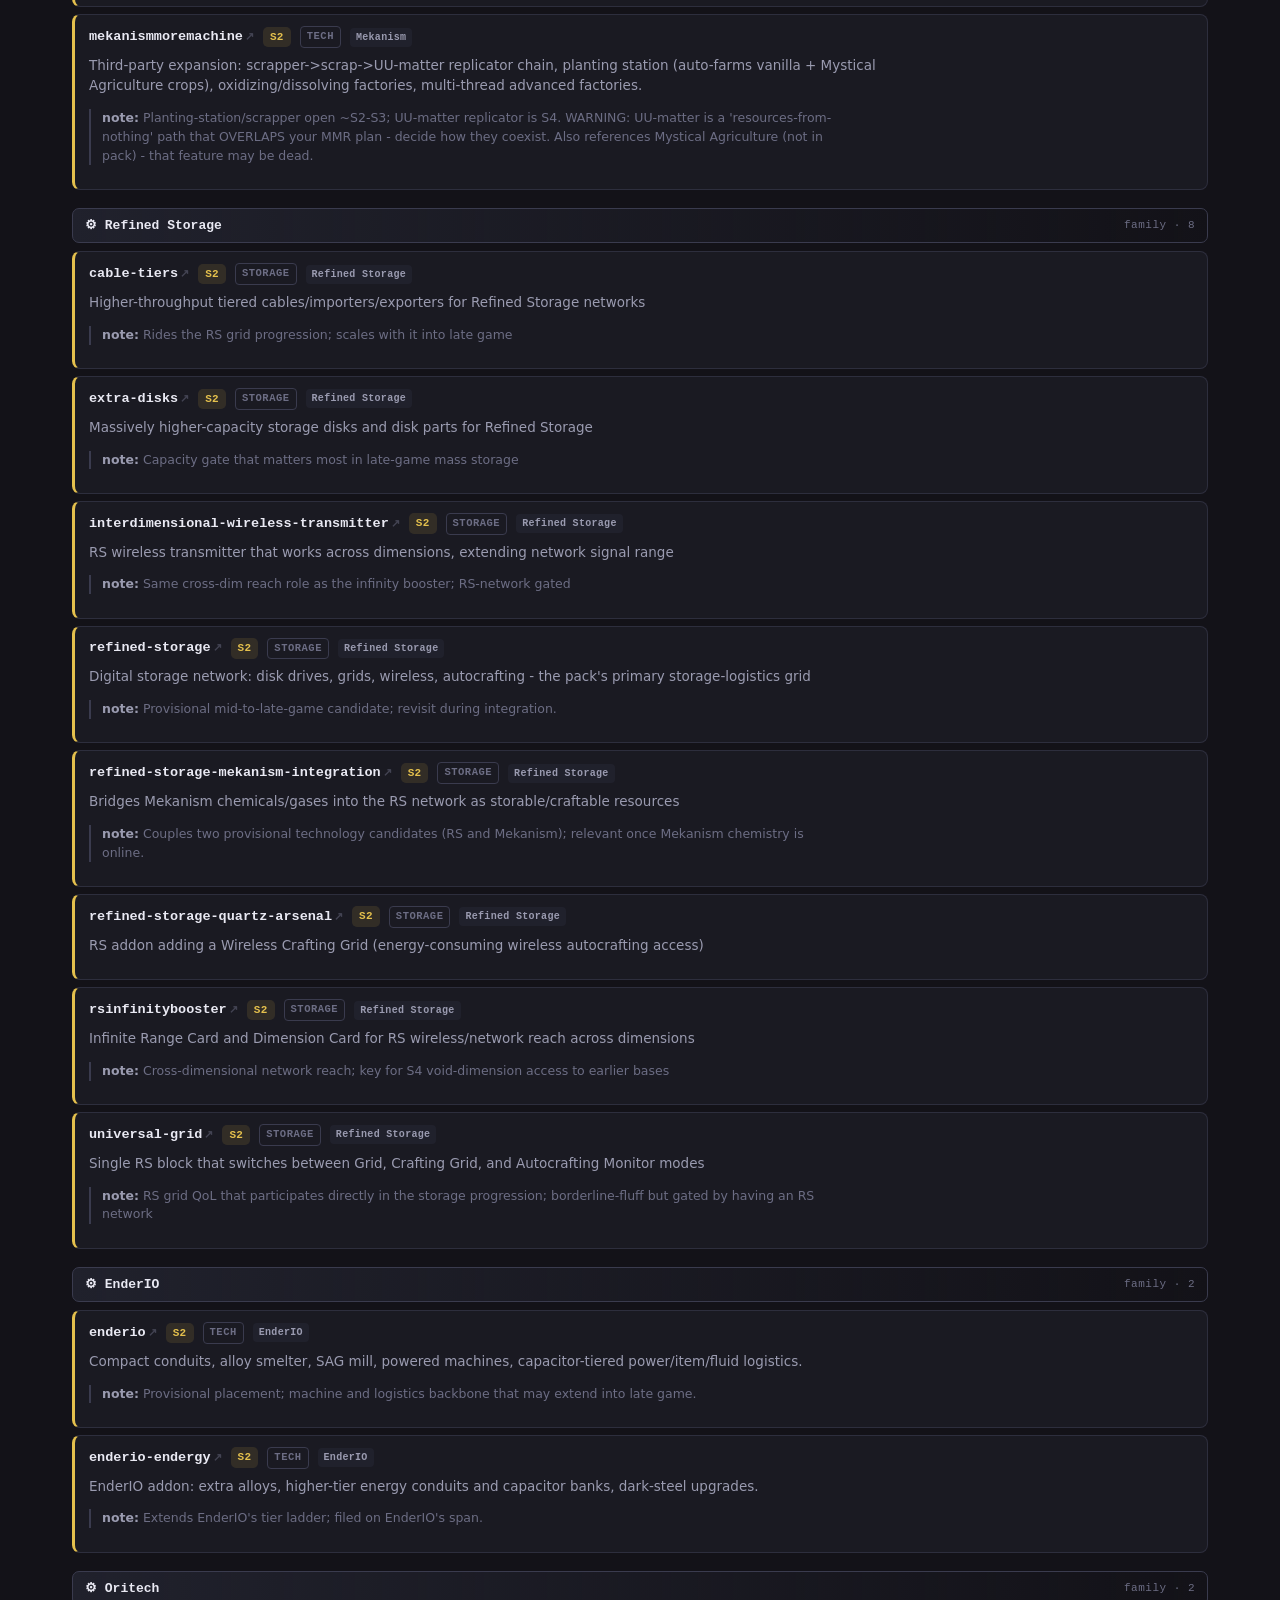
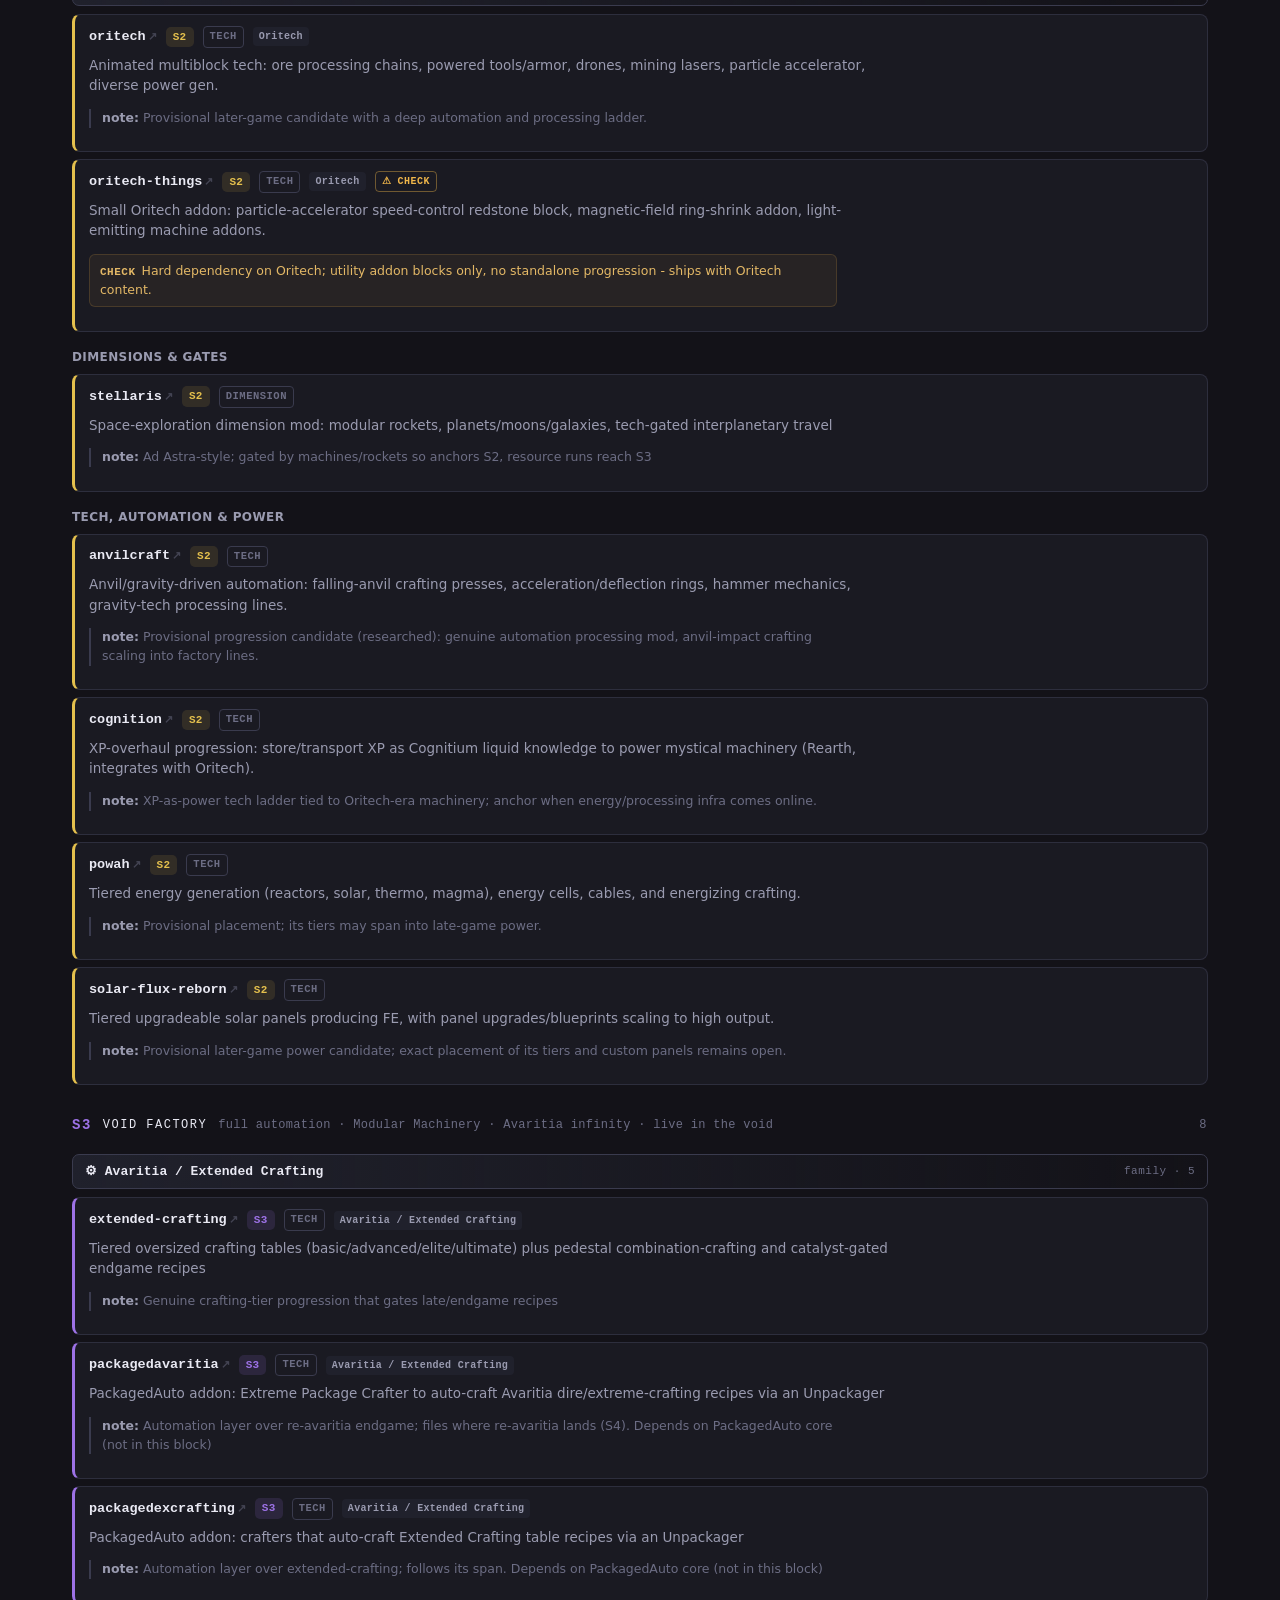
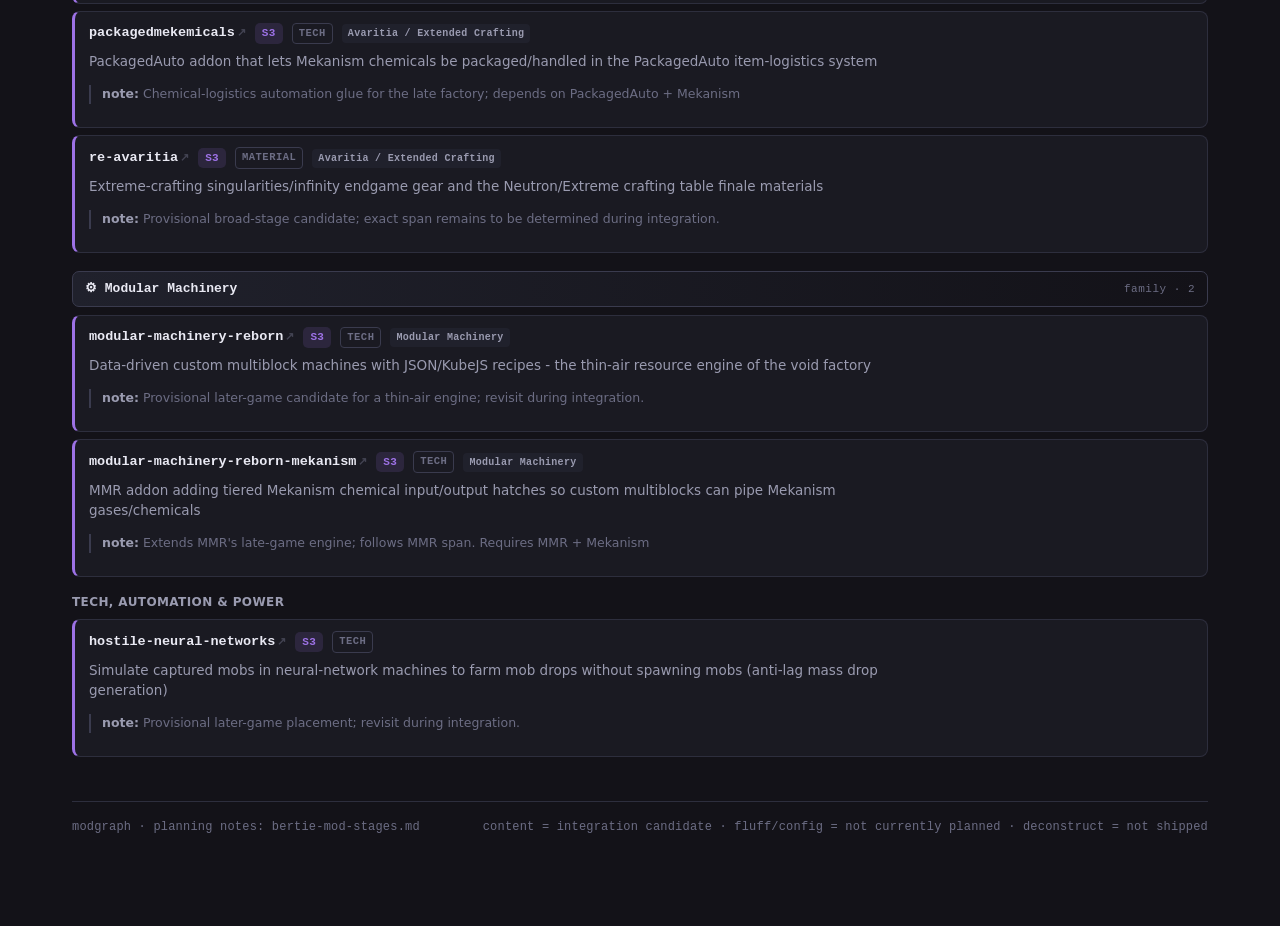
==== commit 9e6fe1ce: "docs: clarify progression atlas is provisional" ====
--- a/src/index.html
+++ b/src/index.html
@@ -4,7 +4,7 @@
   <meta charset="utf-8">
   <meta name="viewport" content="width=device-width, initial-scale=1">
   <title>modgraph — bertie modpack mod map</title>
-  <meta name="description" content="Every mod in the bertie modpack, sorted into content / fluff / configurations / deconstruct and staged S1–S3.">
+  <meta name="description" content="A work-in-progress planning map for integrating the mods in the bertie modpack.">
   <meta name="color-scheme" content="dark">
   <link rel="icon" href="data:image/svg+xml,%3Csvg%20xmlns='http://www.w3.org/2000/svg'%20viewBox='0%200%2032%2032'%3E%3Crect%20width='32'%20height='32'%20rx='7'%20fill='%23131218'/%3E%3Ctext%20x='16'%20y='23'%20font-family='monospace'%20font-size='19'%20font-weight='700'%20fill='%239d72e6'%20text-anchor='middle'%3Em%3C/text%3E%3C/svg%3E">
   <link rel="stylesheet" href="./styles.css">
@@ -19,13 +19,13 @@
         </div>
         <p class="tag">
           Every mod in <b>four buckets</b>.
-          <b>Content</b> = on the progression spine (staged S1–S3, addon ecosystems folded into <b>families</b>).
-          <b>Fluff</b> = adds tangible objects (items, blocks, mobs, structures, food) but outside progression.
+          <b>Content</b> = a candidate for integrated progression, with tentative stage and <b>family</b> placements.
+          <b>Fluff</b> = adds tangible objects (items, blocks, mobs, structures, food) but is not currently planned for progression.
           <b>Configurations</b> = adds nothing tangible, only changes behaviour or visuals.
           <b>Deconstruct</b> = asset donors, harvested for parts and not shipped.
           Filter, search, slice.
         </p>
-        <p class="stamp">NeoForge 1.21.1 &nbsp;·&nbsp; working draft — placements iterate</p>
+        <p class="stamp">NeoForge 1.21.1 &nbsp;·&nbsp; work in progress — currently integrating early-to-mid game; all placements are provisional</p>
 
         <section class="ov">
           <h2 class="ovlabel">Content per stage</h2>
@@ -62,8 +62,8 @@
       <main class="groups" id="list"></main>
 
       <footer class="foot">
-        <span>modgraph · source of record: bertie-mod-stages.md</span>
-        <span>content = on the spine · fluff/config = off it · deconstruct = not shipped</span>
+        <span>modgraph · planning notes: bertie-mod-stages.md</span>
+        <span>content = integration candidate · fluff/config = not currently planned · deconstruct = not shipped</span>
       </footer>
 
     </div>
--- a/src/styles.css
+++ b/src/styles.css
@@ -328,9 +328,15 @@
 
 .row-top { display: flex; align-items: center; gap: 9px; flex-wrap: wrap; }
 
-.slug { color: var(--ink); font-family: var(--mono); font-size: 13.5px; font-weight: 600; }
+.slug { color: var(--ink); font-family: var(--mono); font-size: 13.5px; font-weight: 600; text-decoration: none; }
 .row.fluff .slug { color: #c7c8d8; font-weight: 500; }
 .row.deconstruct .slug { color: #c9bda8; }
+
+/* The slug is a link to the mod's page (Modrinth / CurseForge / GitHub). */
+a.slug { display: inline-flex; align-items: baseline; gap: 2px; }
+a.slug:hover .name { text-decoration: underline; text-underline-offset: 2px; text-decoration-color: var(--faint); }
+.slug .ext { font-size: 0.8em; color: var(--faint); opacity: 0.5; transition: color 0.12s, opacity 0.12s; }
+a.slug:hover .ext { color: var(--s3); opacity: 1; }
 
 .span {
   padding: 2px 7px;
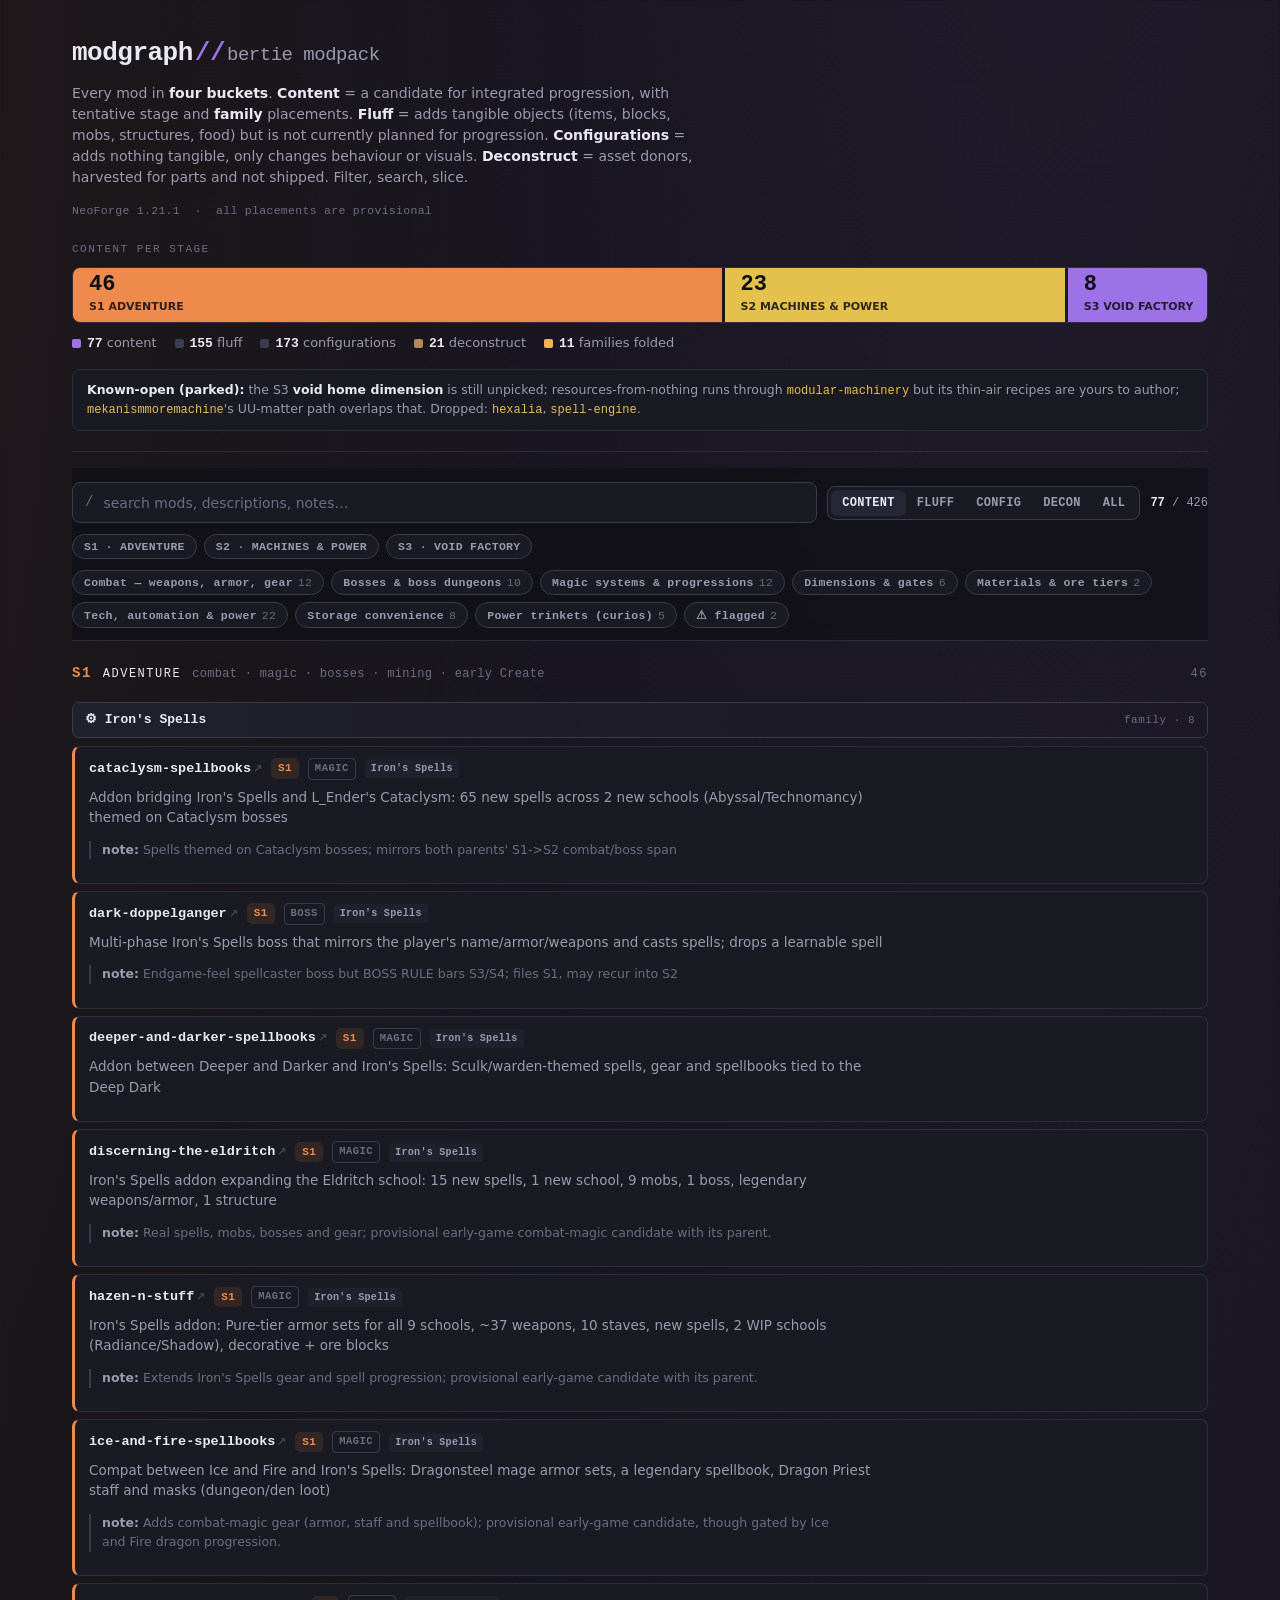
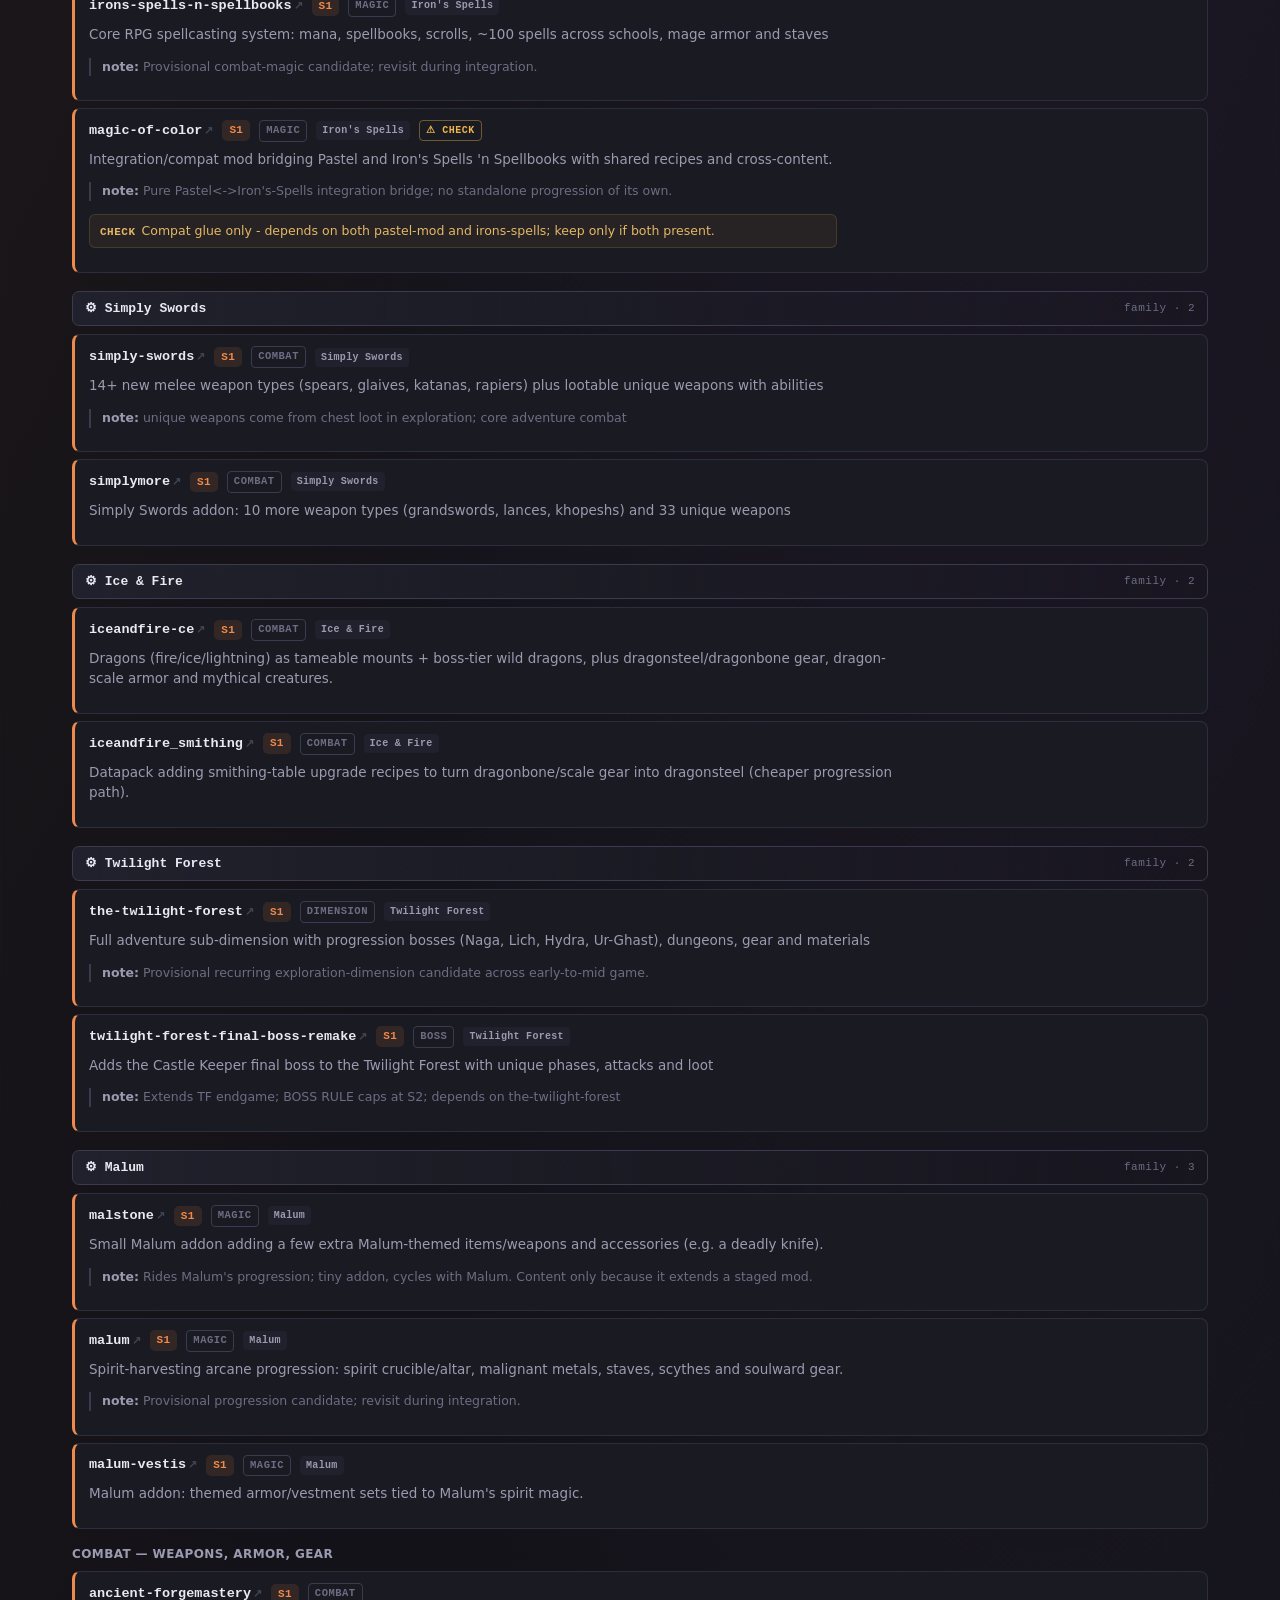
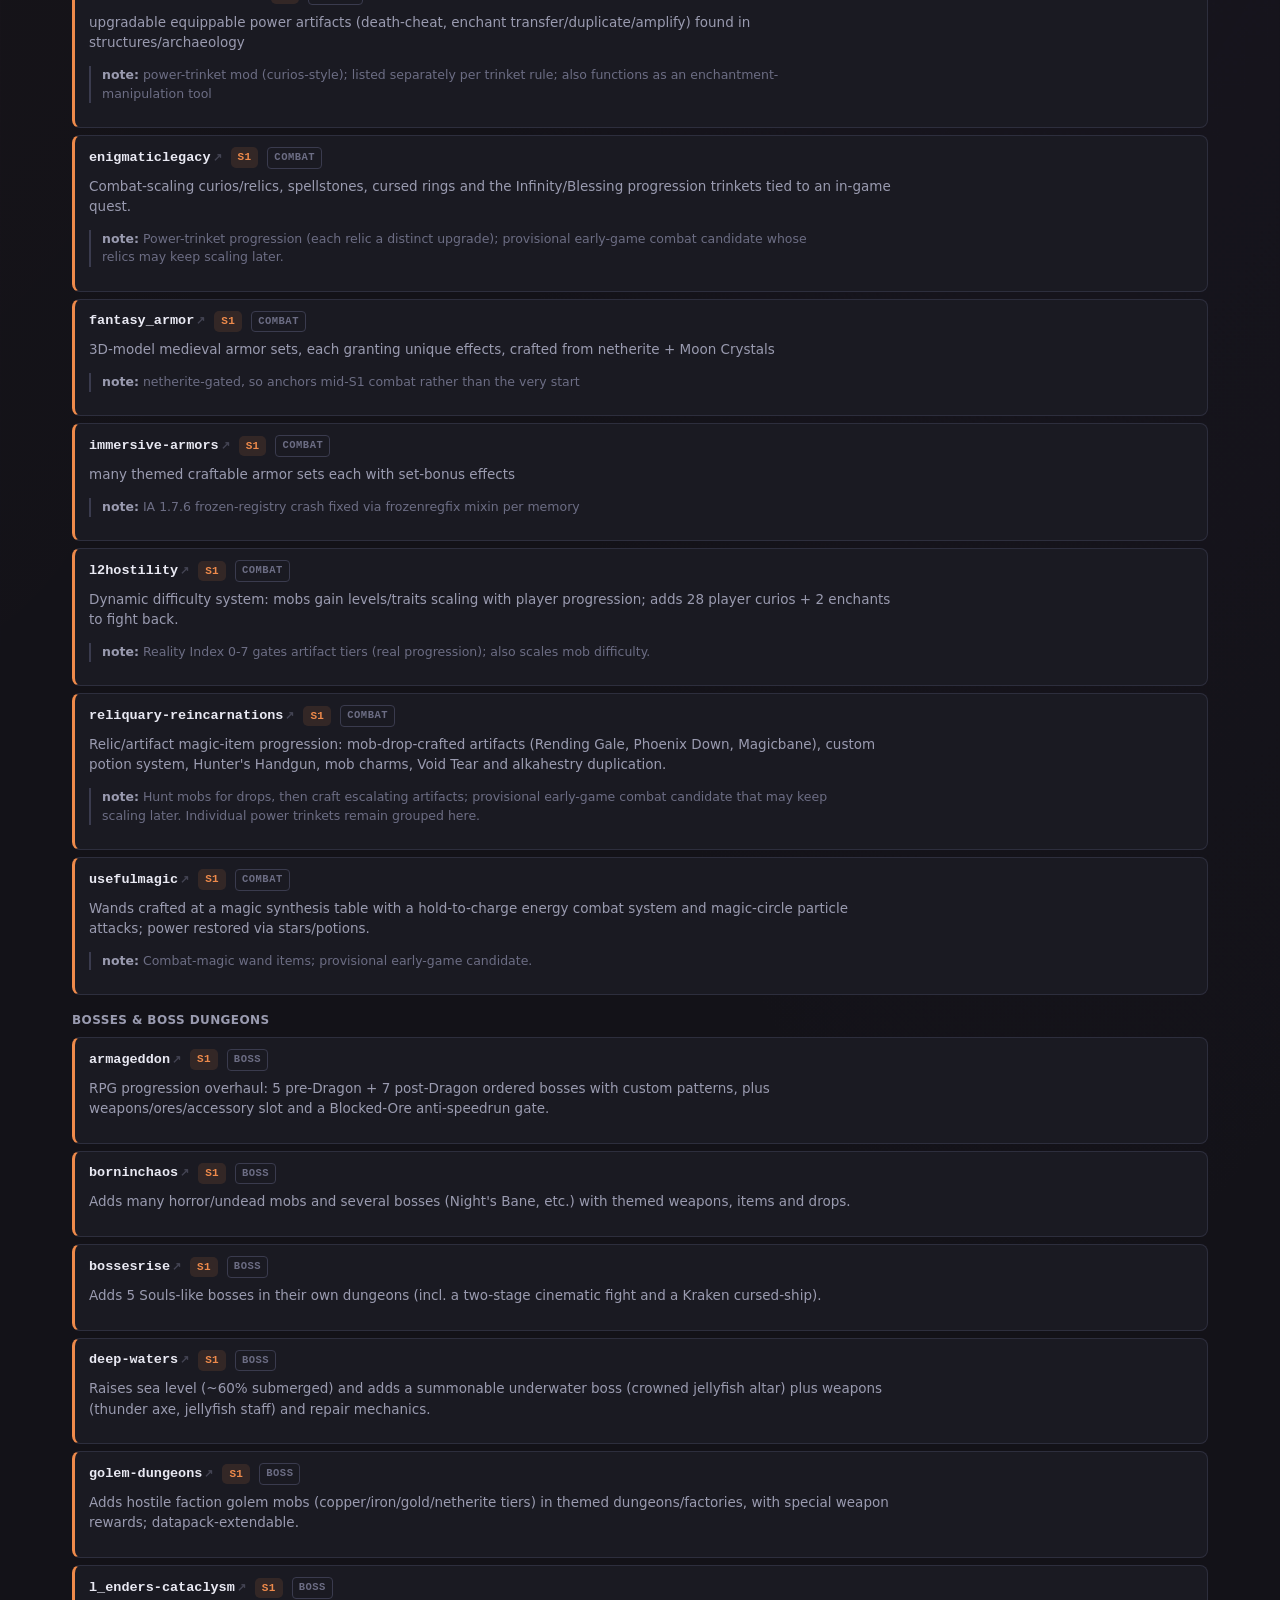
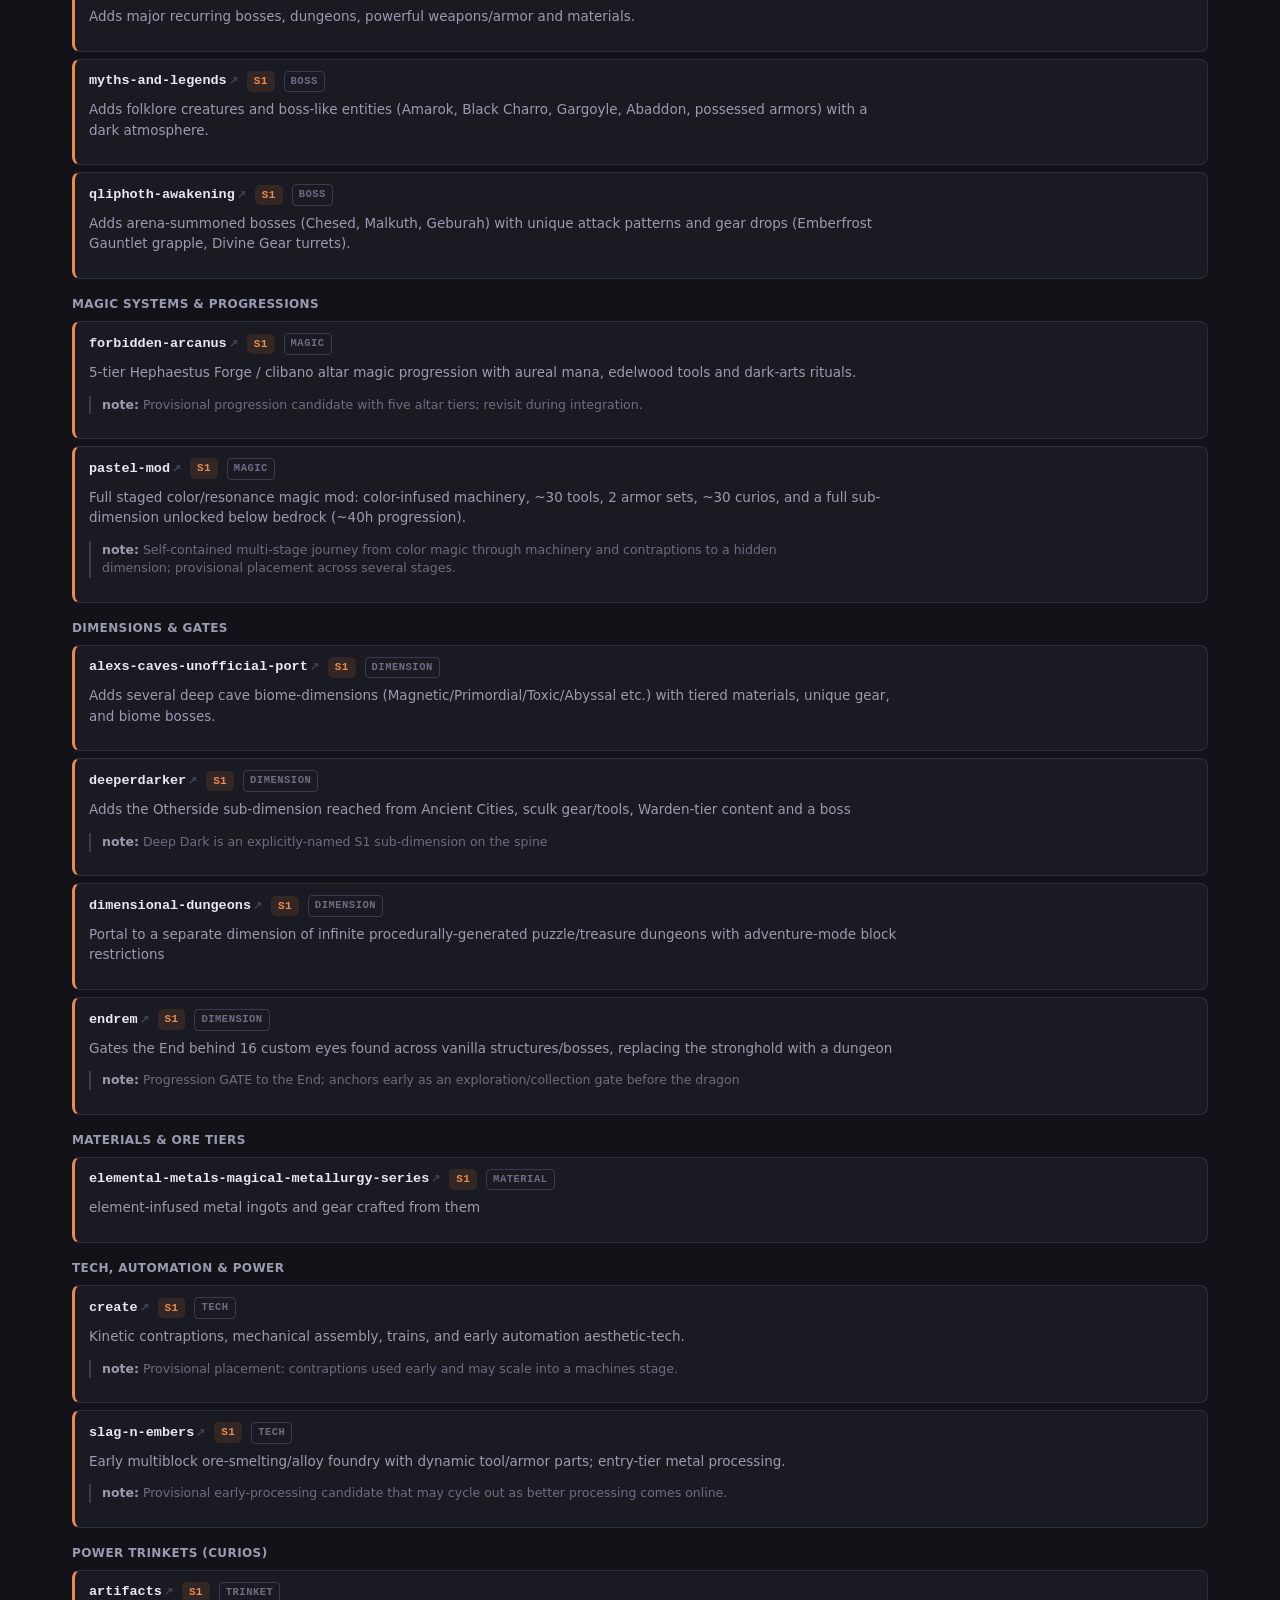
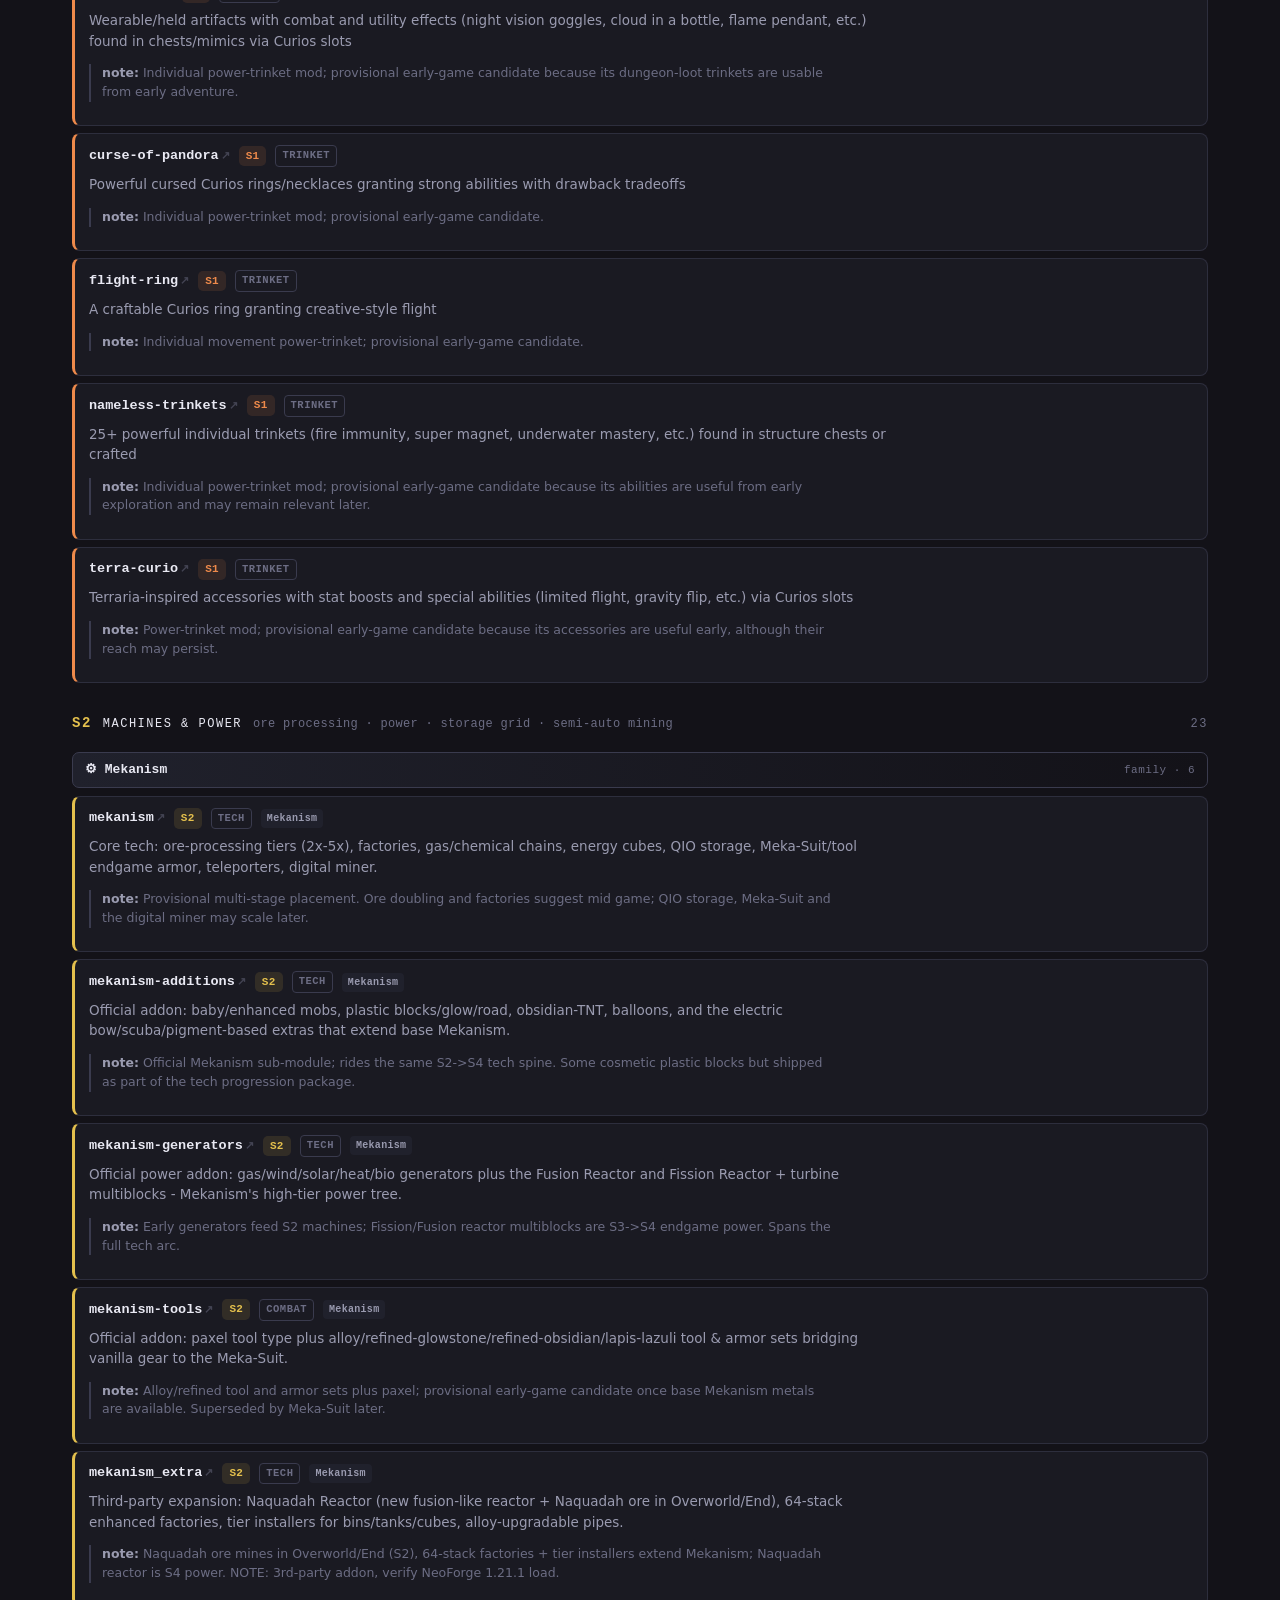
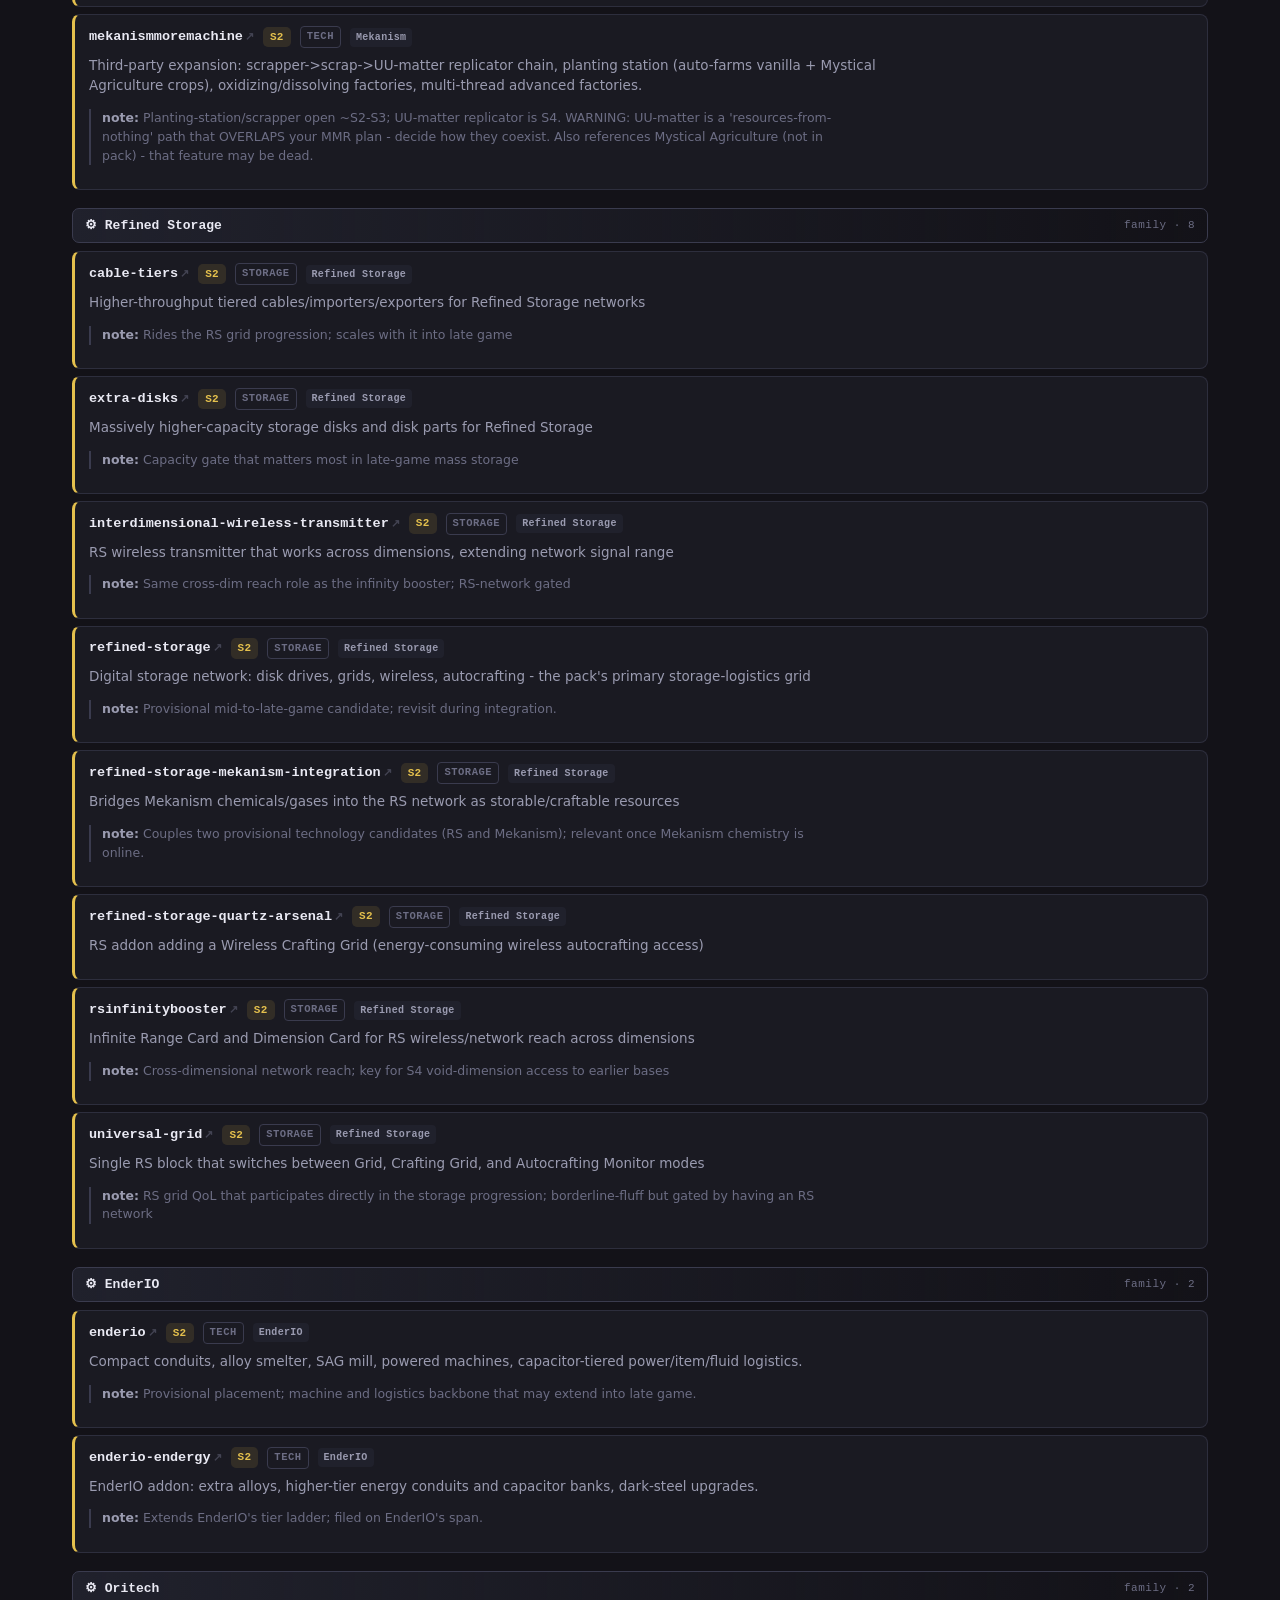
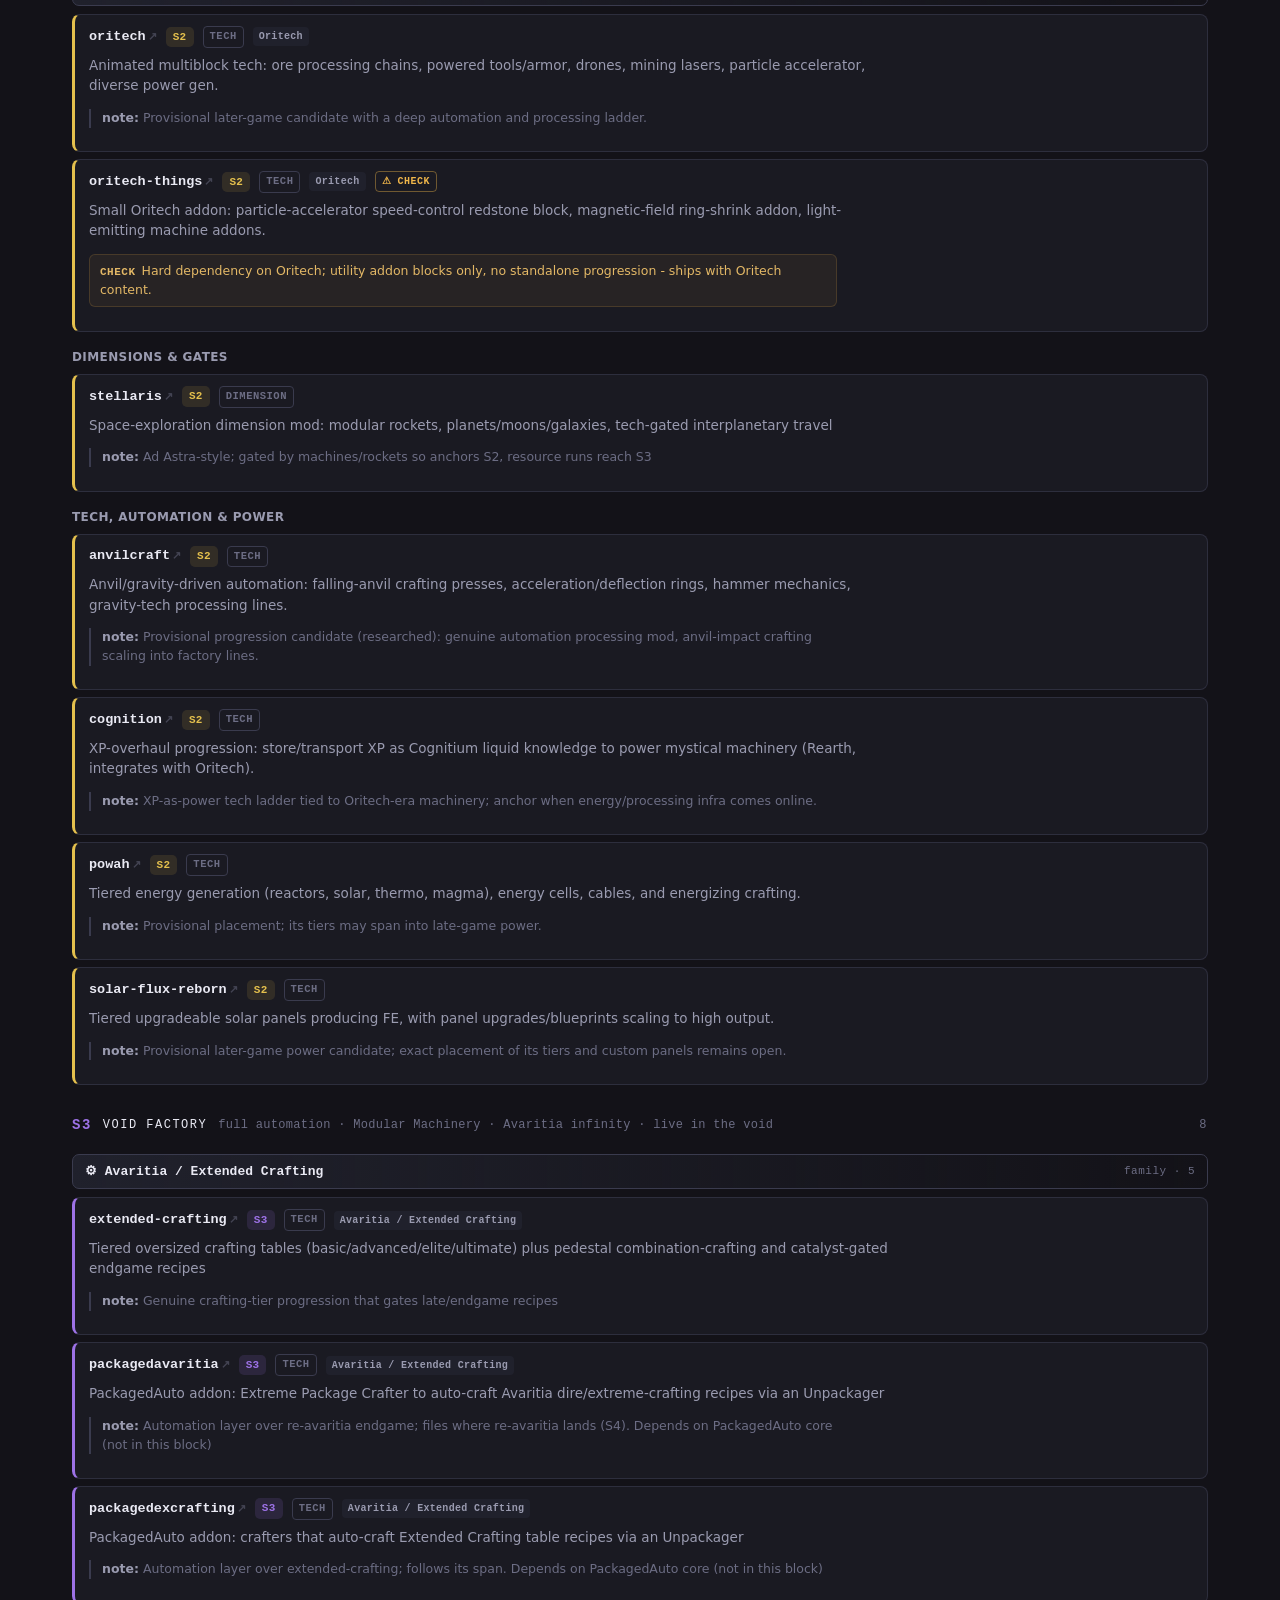
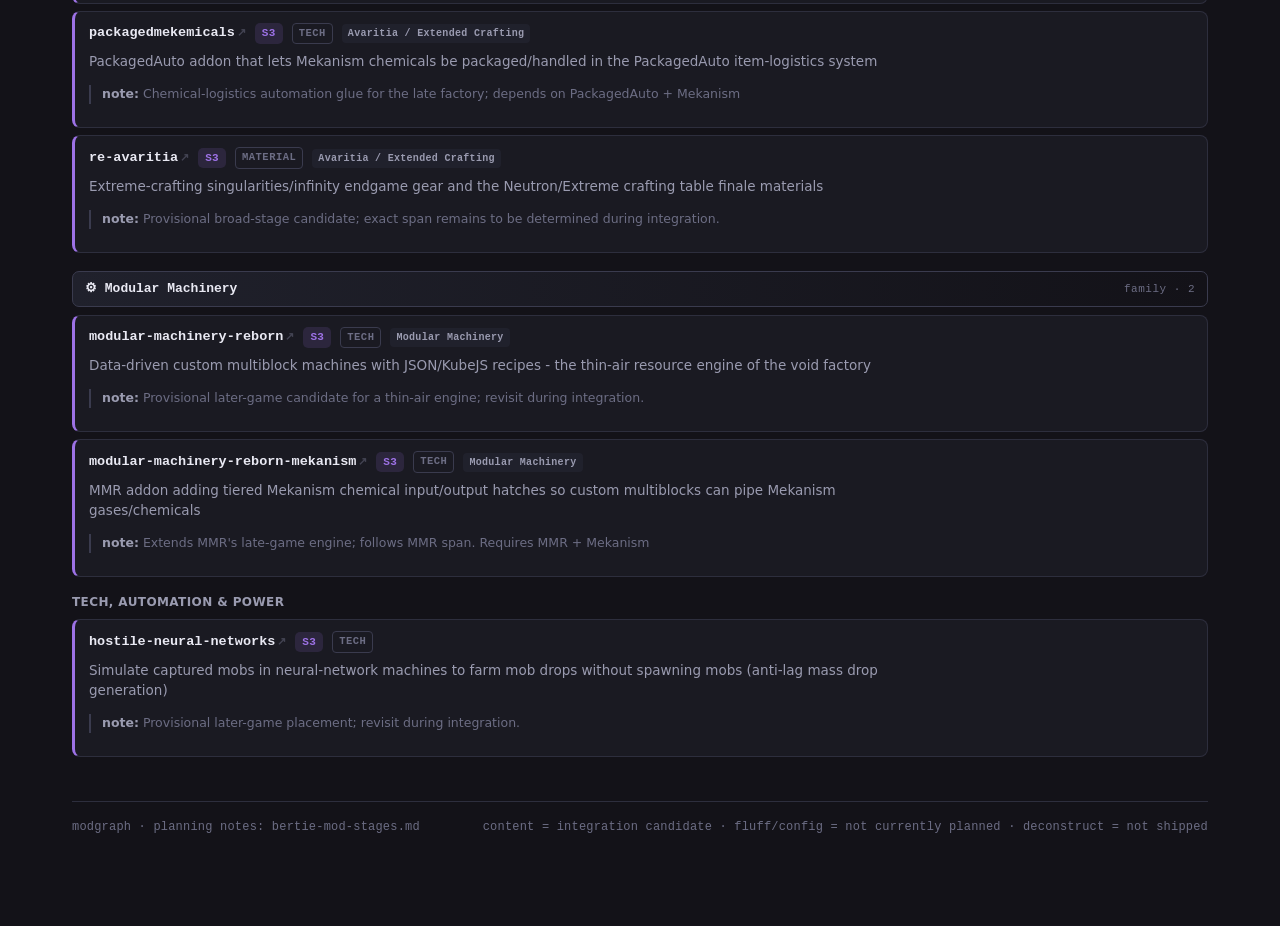
==== commit b4d419ec: "docs: remove repeated pack status boilerplate" ====
--- a/src/index.html
+++ b/src/index.html
@@ -4,7 +4,7 @@
   <meta charset="utf-8">
   <meta name="viewport" content="width=device-width, initial-scale=1">
   <title>modgraph — bertie modpack mod map</title>
-  <meta name="description" content="A work-in-progress planning map for integrating the mods in the bertie modpack.">
+  <meta name="description" content="A provisional planning map for integrating the mods in the bertie modpack.">
   <meta name="color-scheme" content="dark">
   <link rel="icon" href="data:image/svg+xml,%3Csvg%20xmlns='http://www.w3.org/2000/svg'%20viewBox='0%200%2032%2032'%3E%3Crect%20width='32'%20height='32'%20rx='7'%20fill='%23131218'/%3E%3Ctext%20x='16'%20y='23'%20font-family='monospace'%20font-size='19'%20font-weight='700'%20fill='%239d72e6'%20text-anchor='middle'%3Em%3C/text%3E%3C/svg%3E">
   <link rel="stylesheet" href="./styles.css">
@@ -25,7 +25,7 @@
           <b>Deconstruct</b> = asset donors, harvested for parts and not shipped.
           Filter, search, slice.
         </p>
-        <p class="stamp">NeoForge 1.21.1 &nbsp;·&nbsp; work in progress — currently integrating early-to-mid game; all placements are provisional</p>
+        <p class="stamp">NeoForge 1.21.1 &nbsp;·&nbsp; all placements are provisional</p>
 
         <section class="ov">
           <h2 class="ovlabel">Content per stage</h2>
